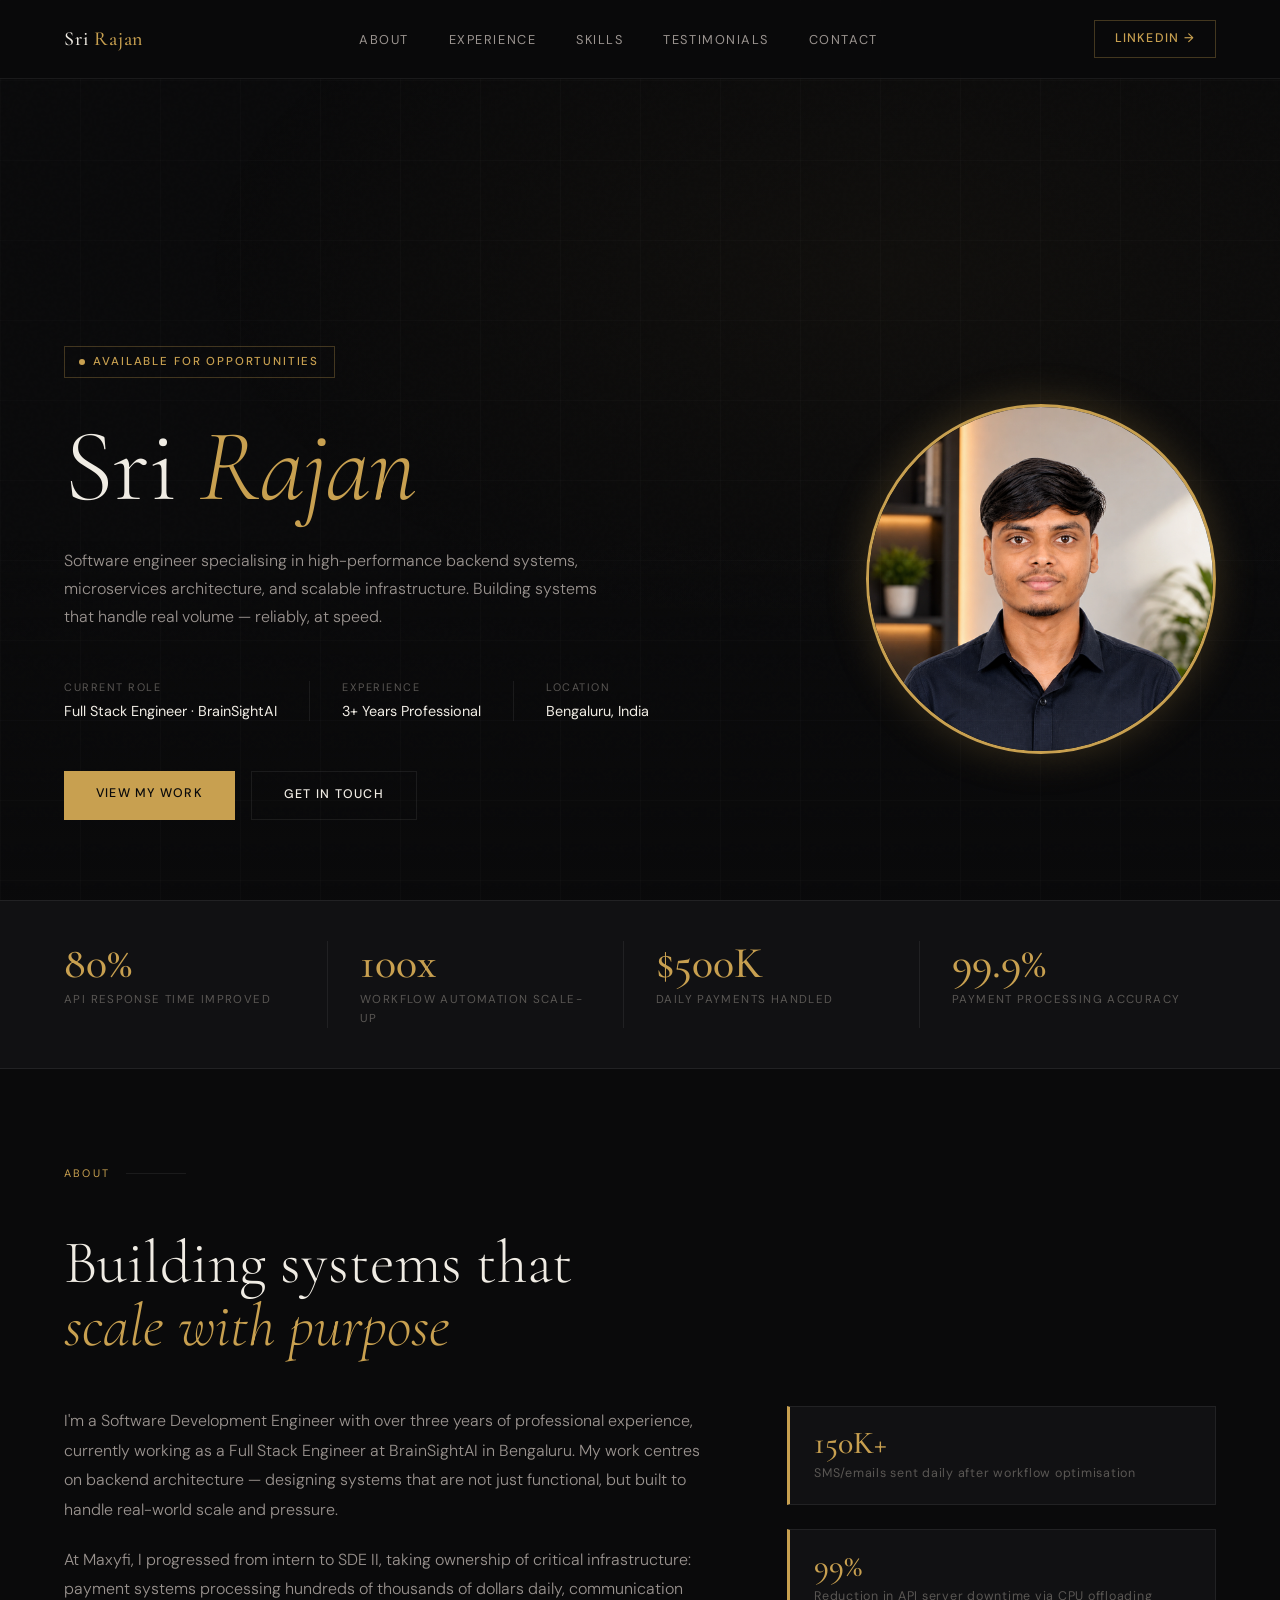
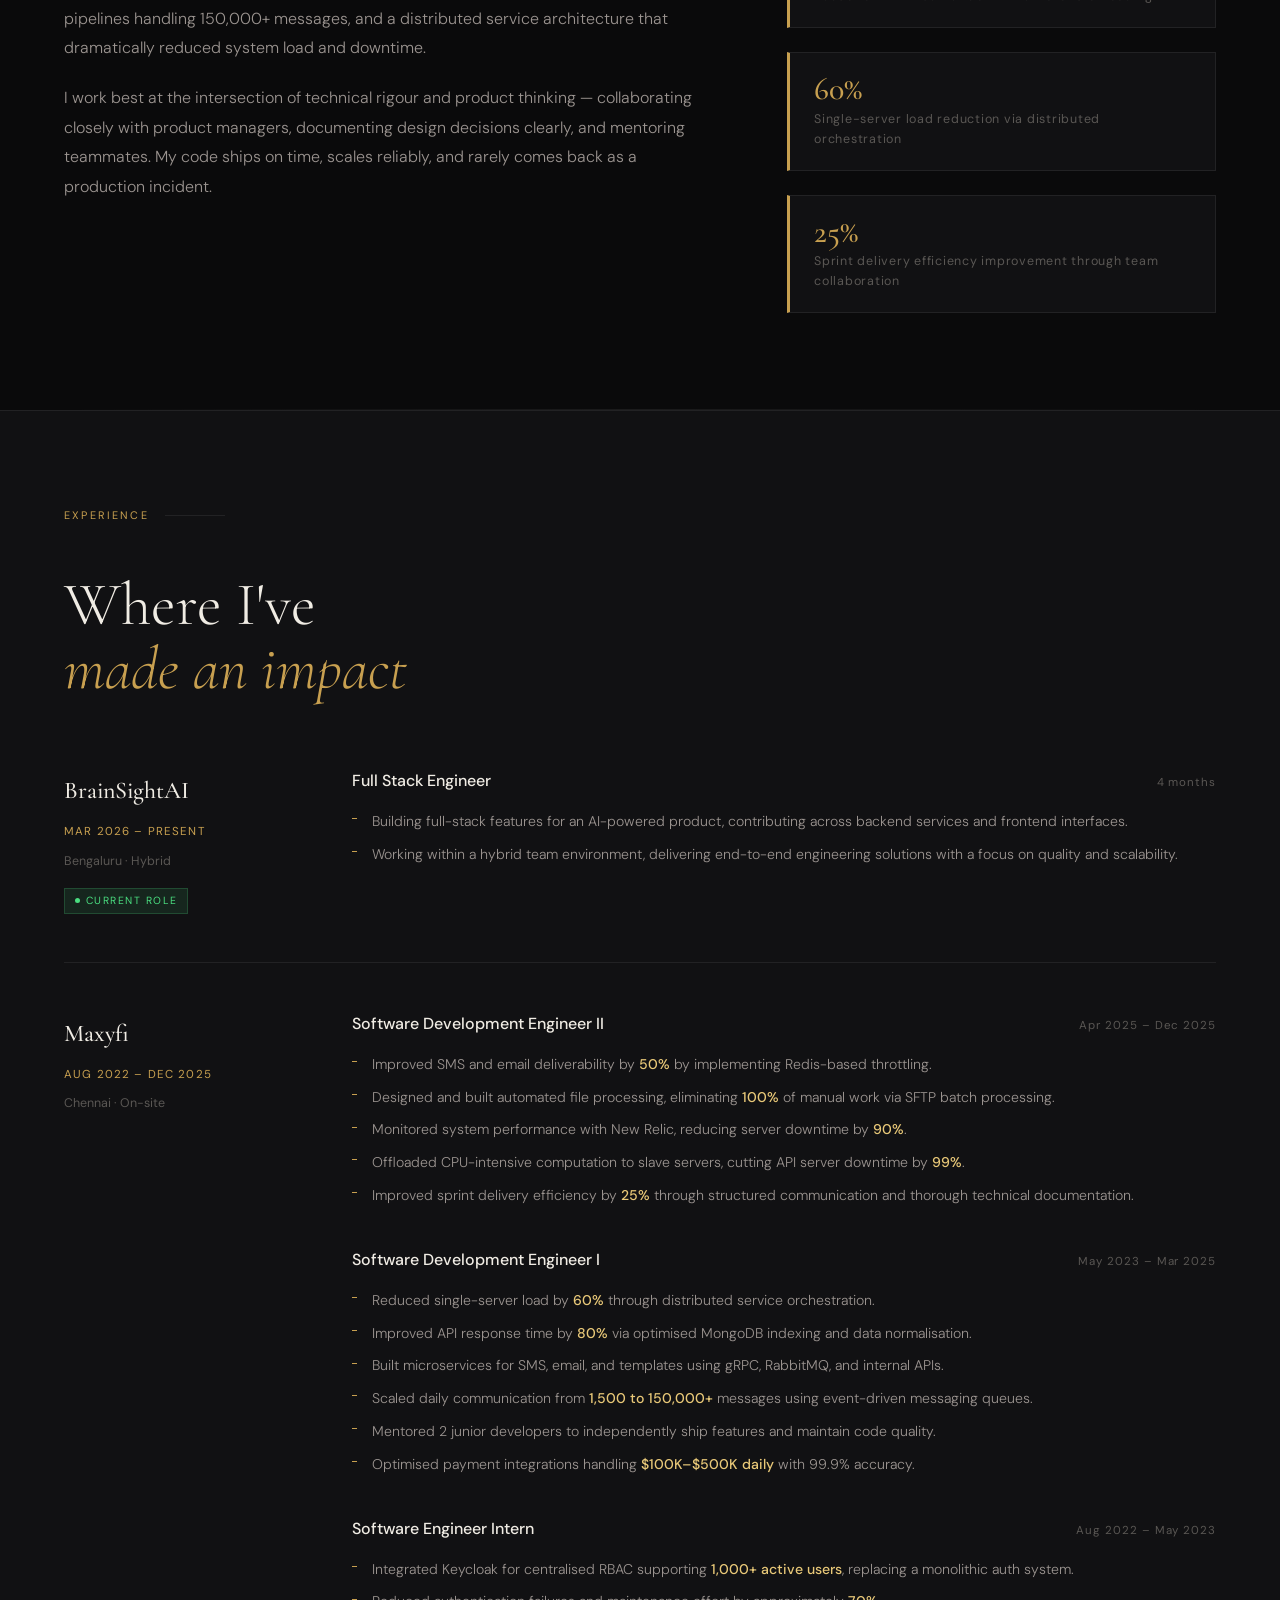
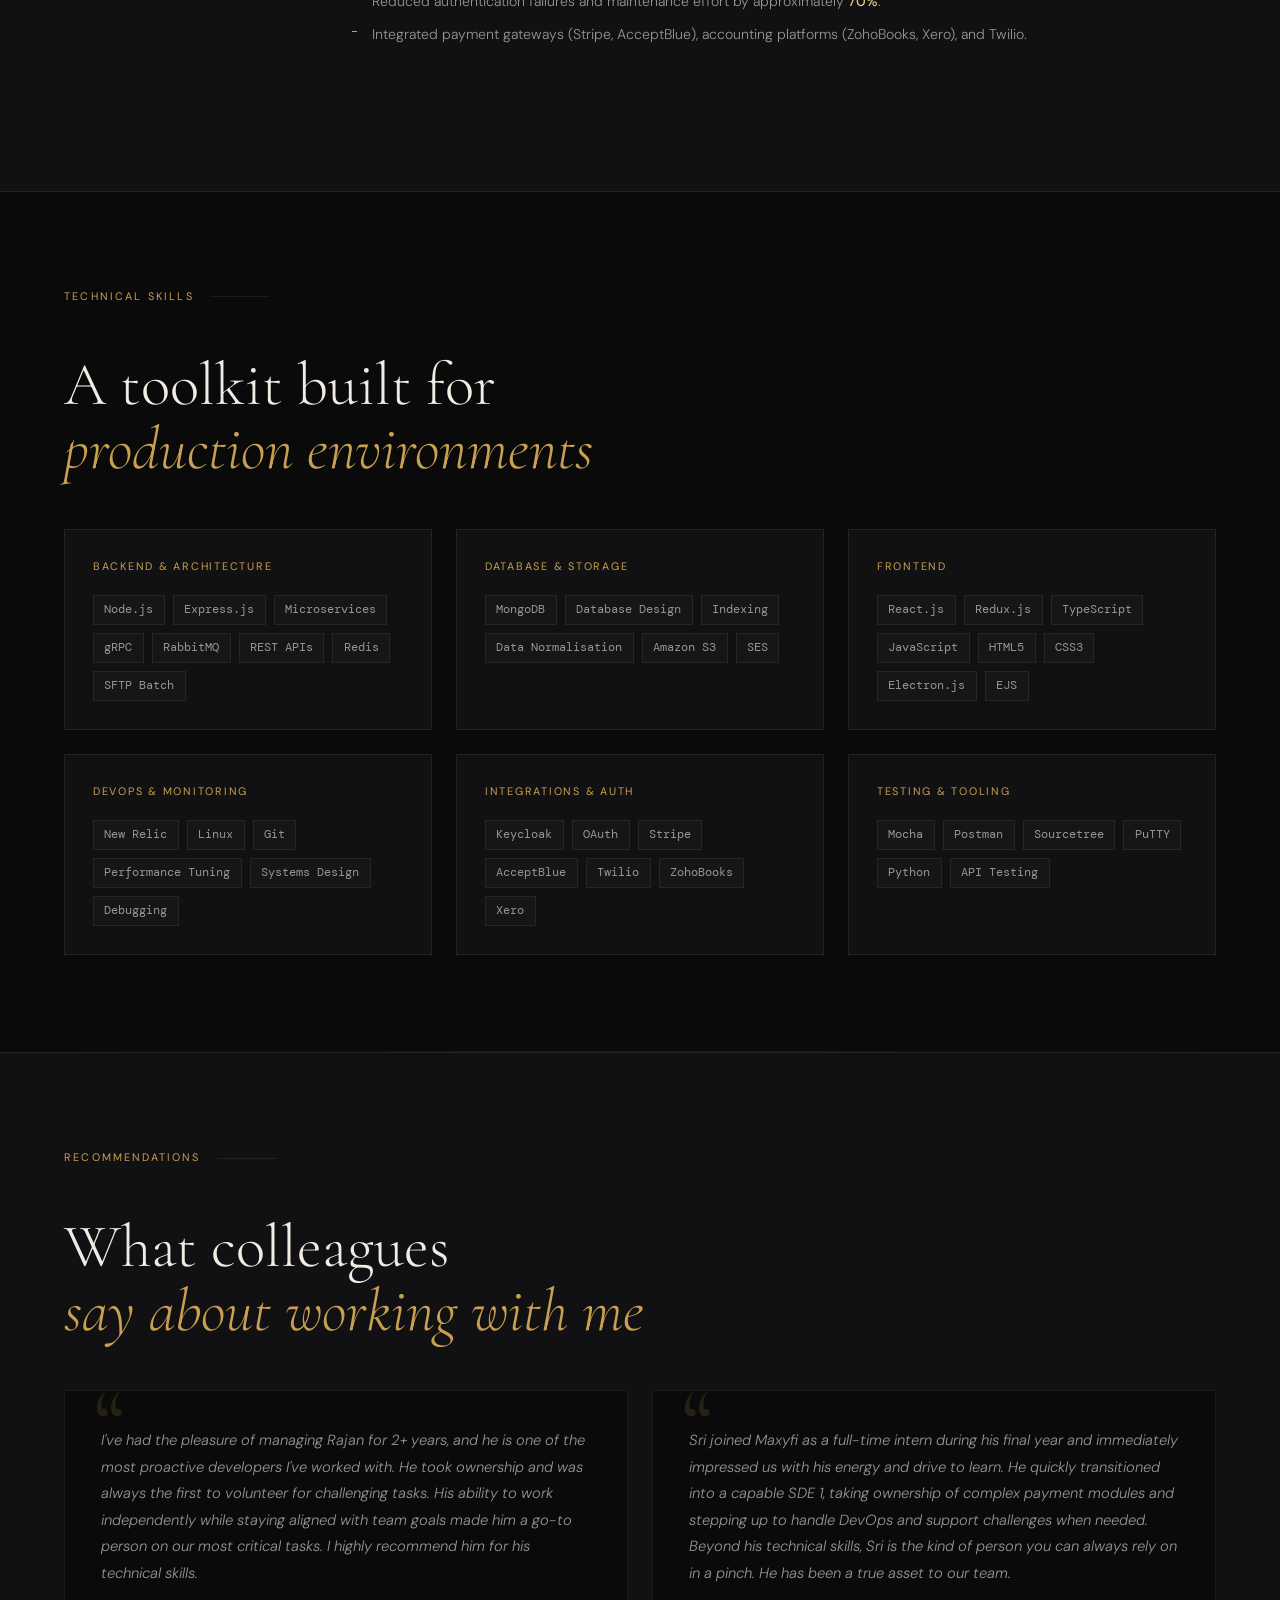
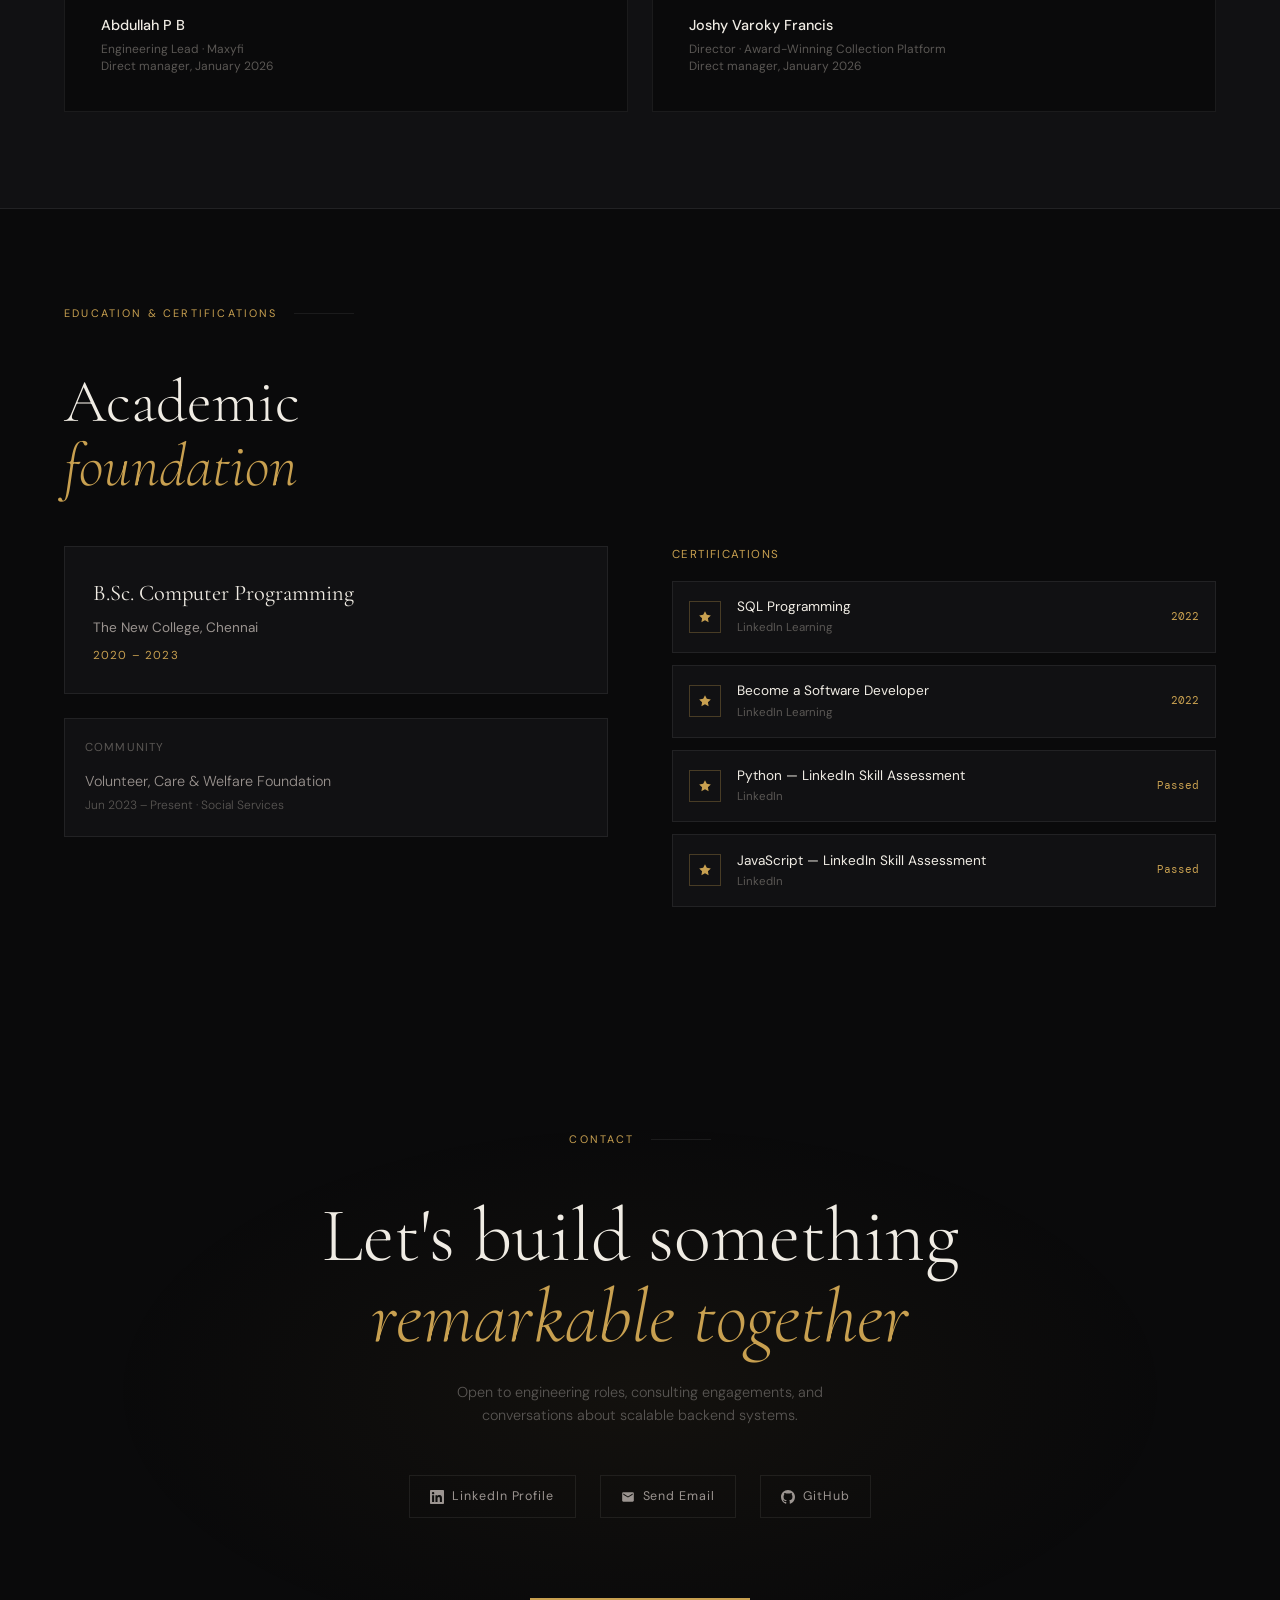
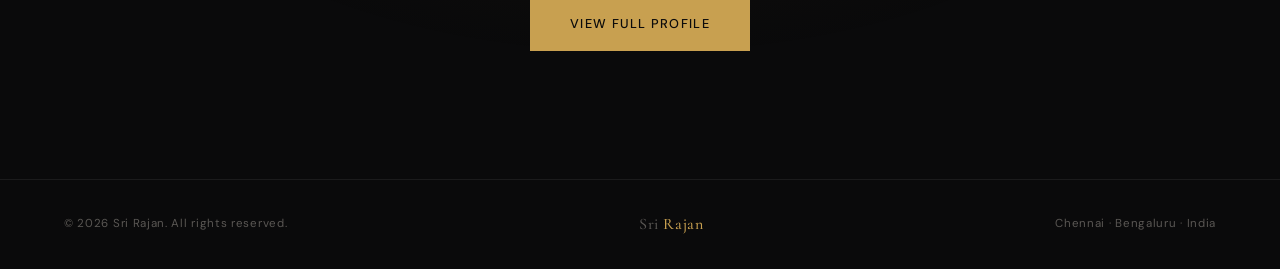
==== index1.html @ d8cb81d2 "feat: changed from react to html" ====
<!doctype html>
<html lang="en">
  <head>
    <meta charset="UTF-8" />
    <meta name="viewport" content="width=device-width, initial-scale=1.0" />
    <title>Sri Rajan — Software Engineer</title>
    <link rel="preconnect" href="https://fonts.googleapis.com" />
    <link rel="preconnect" href="https://fonts.gstatic.com" crossorigin />
    <link
      href="https://fonts.googleapis.com/css2?family=Cormorant+Garamond:ital,wght@0,300;0,400;0,500;0,600;1,300;1,400&family=DM+Sans:wght@300;400;500&family=DM+Mono:wght@400;500&display=swap"
      rel="stylesheet"
    />
    <style>
      :root {
        --bg: #0a0a0b;
        --bg-card: #111113;
        --bg-card-2: #161618;
        --border: rgba(255, 255, 255, 0.07);
        --border-accent: rgba(200, 160, 80, 0.3);
        --gold: #c8a050;
        --gold-light: #e8c878;
        --gold-dim: rgba(200, 160, 80, 0.15);
        --text-primary: #f0ece4;
        --text-secondary: #9b9490;
        --text-muted: #5a5754;
        --accent-glow: rgba(200, 160, 80, 0.08);
      }

      *,
      *::before,
      *::after {
        box-sizing: border-box;
        margin: 0;
        padding: 0;
      }

      html {
        scroll-behavior: smooth;
      }

      body {
        font-family: "DM Sans", sans-serif;
        background: var(--bg);
        color: var(--text-primary);
        line-height: 1.6;
        overflow-x: hidden;
      }

      /* ─── Noise overlay ─── */
      body::before {
        content: "";
        position: fixed;
        inset: 0;
        background-image: url("data:image/svg+xml,%3Csvg viewBox='0 0 256 256' xmlns='http://www.w3.org/2000/svg'%3E%3Cfilter id='n'%3E%3CfeTurbulence type='fractalNoise' baseFrequency='0.9' numOctaves='4' stitchTiles='stitch'/%3E%3C/filter%3E%3Crect width='100%25' height='100%25' filter='url(%23n)' opacity='0.03'/%3E%3C/svg%3E");
        pointer-events: none;
        z-index: 0;
        opacity: 0.4;
      }

      /* ─── NAV ─── */
      nav {
        position: fixed;
        top: 0;
        left: 0;
        right: 0;
        z-index: 100;
        padding: 1.25rem 4rem;
        display: flex;
        align-items: center;
        justify-content: space-between;
        border-bottom: 1px solid var(--border);
        background: rgba(10, 10, 11, 0.85);
        backdrop-filter: blur(16px);
        -webkit-backdrop-filter: blur(16px);
      }

      .nav-logo {
        font-family: "Cormorant Garamond", serif;
        font-size: 1.25rem;
        font-weight: 500;
        letter-spacing: 0.04em;
        color: var(--text-primary);
        text-decoration: none;
      }

      .nav-logo span {
        color: var(--gold);
      }

      .nav-links {
        display: flex;
        gap: 2.5rem;
        list-style: none;
      }

      .nav-links a {
        font-size: 0.8rem;
        font-weight: 400;
        letter-spacing: 0.12em;
        text-transform: uppercase;
        color: var(--text-secondary);
        text-decoration: none;
        transition: color 0.2s;
      }

      .nav-links a:hover {
        color: var(--gold-light);
      }

      .nav-cta {
        font-size: 0.78rem;
        font-weight: 500;
        letter-spacing: 0.1em;
        text-transform: uppercase;
        color: var(--gold);
        text-decoration: none;
        border: 1px solid var(--border-accent);
        padding: 0.5rem 1.25rem;
        transition: all 0.2s;
      }

      .nav-cta:hover {
        background: var(--gold-dim);
        color: var(--gold-light);
      }

      /* ─── HERO ─── */
      .hero {
        min-height: 100vh;
        display: flex;
        flex-direction: column;
        justify-content: flex-end;
        padding: 0 4rem 5rem;
        position: relative;
        overflow: hidden;
      }
      .hero-layout {
        display: flex;
        align-items: center;
        justify-content: space-between;
        gap: 4rem;
      }

      .hero-image {
        flex-shrink: 0;
      }

      .hero-image img {
        width: 350px;
        height: 350px;
        object-fit: cover;
        border-radius: 50%;
        border: 3px solid var(--gold);
        box-shadow: 0 0 40px rgba(200, 160, 80, 0.25);
      }

      @media (max-width: 900px) {
        .hero-layout {
          flex-direction: column-reverse;
          text-align: center;
        }

        .hero-image img {
          width: 220px;
          height: 220px;
        }
      }

      .hero-bg-line {
        position: absolute;
        top: 0;
        left: 0;
        right: 0;
        bottom: 0;
        background:
          linear-gradient(180deg, transparent 60%, rgba(10, 10, 11, 0.95) 100%),
          radial-gradient(
            ellipse 80% 60% at 70% 30%,
            rgba(200, 160, 80, 0.04) 0%,
            transparent 70%
          );
        z-index: 0;
      }

      /* Decorative grid lines */
      .hero::after {
        content: "";
        position: absolute;
        top: 0;
        left: 0;
        right: 0;
        bottom: 0;
        background-image:
          linear-gradient(rgba(255, 255, 255, 0.015) 1px, transparent 1px),
          linear-gradient(
            90deg,
            rgba(255, 255, 255, 0.015) 1px,
            transparent 1px
          );
        background-size: 80px 80px;
        z-index: 0;
      }

      .hero-content {
        position: relative;
        z-index: 1;
        max-width: 900px;
      }

      .hero-badge {
        display: inline-flex;
        align-items: center;
        gap: 0.5rem;
        font-size: 0.72rem;
        font-weight: 500;
        letter-spacing: 0.16em;
        text-transform: uppercase;
        color: var(--gold);
        border: 1px solid var(--border-accent);
        padding: 0.35rem 0.9rem;
        margin-bottom: 2.5rem;
      }

      .hero-badge::before {
        content: "";
        width: 6px;
        height: 6px;
        border-radius: 50%;
        background: var(--gold);
        animation: pulse 2s infinite;
      }

      @keyframes pulse {
        0%,
        100% {
          opacity: 1;
          transform: scale(1);
        }
        50% {
          opacity: 0.4;
          transform: scale(0.8);
        }
      }

      .hero h1 {
        font-family: "Cormorant Garamond", serif;
        font-size: clamp(3.5rem, 8vw, 7.5rem);
        font-weight: 300;
        line-height: 0.95;
        letter-spacing: -0.01em;
        color: var(--text-primary);
        margin-bottom: 0.15em;
      }

      .hero h1 em {
        font-style: italic;
        color: var(--gold);
        font-weight: 300;
      }

      .hero-subtitle {
        font-family: "DM Sans", sans-serif;
        font-size: clamp(0.85rem, 1.5vw, 1rem);
        font-weight: 300;
        color: var(--text-secondary);
        max-width: 540px;
        margin-top: 2rem;
        line-height: 1.75;
      }

      .hero-meta {
        display: flex;
        align-items: center;
        gap: 2rem;
        margin-top: 3rem;
        flex-wrap: wrap;
      }

      .hero-meta-item {
        display: flex;
        flex-direction: column;
        gap: 0.2rem;
      }

      .hero-meta-label {
        font-size: 0.68rem;
        letter-spacing: 0.14em;
        text-transform: uppercase;
        color: var(--text-muted);
      }

      .hero-meta-value {
        font-size: 0.9rem;
        font-weight: 400;
        color: var(--text-primary);
      }

      .hero-divider {
        width: 1px;
        height: 40px;
        background: var(--border);
      }

      .hero-cta-group {
        display: flex;
        gap: 1rem;
        margin-top: 3rem;
        flex-wrap: wrap;
      }

      .btn-primary {
        display: inline-block;
        font-size: 0.78rem;
        font-weight: 500;
        letter-spacing: 0.1em;
        text-transform: uppercase;
        color: #0a0a0b;
        background: var(--gold);
        padding: 0.85rem 2rem;
        text-decoration: none;
        transition: all 0.2s;
      }

      .btn-primary:hover {
        background: var(--gold-light);
        transform: translateY(-1px);
      }

      .btn-secondary {
        display: inline-block;
        font-size: 0.78rem;
        font-weight: 500;
        letter-spacing: 0.1em;
        text-transform: uppercase;
        color: var(--text-primary);
        border: 1px solid var(--border);
        padding: 0.85rem 2rem;
        text-decoration: none;
        transition: all 0.2s;
      }

      .btn-secondary:hover {
        border-color: var(--border-accent);
        color: var(--gold-light);
        transform: translateY(-1px);
      }

      /* ─── STATS BAR ─── */
      .stats-bar {
        background: var(--bg-card);
        border-top: 1px solid var(--border);
        border-bottom: 1px solid var(--border);
        padding: 2.5rem 4rem;
        display: grid;
        grid-template-columns: repeat(4, 1fr);
        gap: 2rem;
        position: relative;
        z-index: 1;
      }

      .stat-item {
        display: flex;
        flex-direction: column;
        gap: 0.4rem;
        border-right: 1px solid var(--border);
        padding-right: 2rem;
      }

      .stat-item:last-child {
        border-right: none;
      }

      .stat-number {
        font-family: "Cormorant Garamond", serif;
        font-size: 2.75rem;
        font-weight: 500;
        color: var(--gold);
        line-height: 1;
      }

      .stat-label {
        font-size: 0.72rem;
        letter-spacing: 0.12em;
        text-transform: uppercase;
        color: var(--text-muted);
      }

      /* ─── SECTION BASE ─── */
      section {
        padding: 6rem 4rem;
        position: relative;
      }

      .section-label {
        display: flex;
        align-items: center;
        gap: 1rem;
        font-size: 0.68rem;
        letter-spacing: 0.2em;
        text-transform: uppercase;
        color: var(--gold);
        margin-bottom: 3rem;
      }

      .section-label::after {
        content: "";
        flex: 1;
        height: 1px;
        background: var(--border);
        max-width: 60px;
      }

      .section-title {
        font-family: "Cormorant Garamond", serif;
        font-size: clamp(2.2rem, 5vw, 3.8rem);
        font-weight: 300;
        line-height: 1.05;
        color: var(--text-primary);
        margin-bottom: 1.25rem;
      }

      .section-title em {
        font-style: italic;
        color: var(--gold);
      }

      /* ─── ABOUT ─── */
      .about-grid {
        display: grid;
        grid-template-columns: 1.2fr 0.8fr;
        gap: 5rem;
        align-items: start;
        margin-top: 3rem;
      }

      .about-text {
        font-size: 1rem;
        font-weight: 300;
        color: var(--text-secondary);
        line-height: 1.85;
      }

      .about-text p + p {
        margin-top: 1.25rem;
      }

      .about-highlights {
        display: flex;
        flex-direction: column;
        gap: 1.5rem;
      }

      .highlight-card {
        background: var(--bg-card);
        border: 1px solid var(--border);
        border-left: 3px solid var(--gold);
        padding: 1.25rem 1.5rem;
      }

      .highlight-card strong {
        display: block;
        font-family: "Cormorant Garamond", serif;
        font-size: 2rem;
        font-weight: 500;
        color: var(--gold);
        line-height: 1;
      }

      .highlight-card span {
        font-size: 0.78rem;
        font-weight: 400;
        color: var(--text-muted);
        letter-spacing: 0.06em;
        margin-top: 0.3rem;
        display: block;
      }

      /* ─── EXPERIENCE ─── */
      .experience-section {
        background: var(--bg-card);
        border-top: 1px solid var(--border);
        border-bottom: 1px solid var(--border);
      }

      .experience-list {
        display: flex;
        flex-direction: column;
        gap: 0;
      }

      .exp-item {
        display: grid;
        grid-template-columns: 240px 1fr;
        gap: 3rem;
        padding: 3rem 0;
        border-bottom: 1px solid var(--border);
        position: relative;
      }

      .exp-item:last-child {
        border-bottom: none;
      }

      .exp-meta {
        display: flex;
        flex-direction: column;
        gap: 0.5rem;
        padding-top: 0.25rem;
      }

      .exp-company {
        font-family: "Cormorant Garamond", serif;
        font-size: 1.5rem;
        font-weight: 500;
        color: var(--text-primary);
      }

      .exp-period {
        font-size: 0.72rem;
        letter-spacing: 0.1em;
        text-transform: uppercase;
        color: var(--gold);
        margin-top: 0.25rem;
      }

      .exp-location {
        font-size: 0.78rem;
        color: var(--text-muted);
        margin-top: 0.15rem;
      }

      .exp-roles {
        display: flex;
        flex-direction: column;
        gap: 2.5rem;
      }

      .exp-role {
        display: flex;
        flex-direction: column;
        gap: 1rem;
      }

      .exp-role-header {
        display: flex;
        align-items: baseline;
        justify-content: space-between;
        gap: 1rem;
      }

      .exp-role-title {
        font-size: 1rem;
        font-weight: 500;
        color: var(--text-primary);
      }

      .exp-role-date {
        font-size: 0.72rem;
        letter-spacing: 0.08em;
        color: var(--text-muted);
        white-space: nowrap;
      }

      .exp-achievements {
        list-style: none;
        display: flex;
        flex-direction: column;
        gap: 0.6rem;
      }

      .exp-achievements li {
        font-size: 0.88rem;
        font-weight: 300;
        color: var(--text-secondary);
        padding-left: 1.25rem;
        position: relative;
        line-height: 1.65;
      }

      .exp-achievements li::before {
        content: "";
        position: absolute;
        left: 0;
        top: 0.58em;
        width: 5px;
        height: 1px;
        background: var(--gold);
      }

      .exp-achievements li strong {
        color: var(--gold-light);
        font-weight: 500;
      }

      /* ─── SKILLS ─── */
      .skills-grid {
        display: grid;
        grid-template-columns: repeat(3, 1fr);
        gap: 1.5rem;
        margin-top: 3rem;
      }

      .skill-category {
        background: var(--bg-card);
        border: 1px solid var(--border);
        padding: 1.75rem;
        transition: border-color 0.3s;
      }

      .skill-category:hover {
        border-color: var(--border-accent);
      }

      .skill-cat-title {
        font-size: 0.68rem;
        letter-spacing: 0.16em;
        text-transform: uppercase;
        color: var(--gold);
        margin-bottom: 1.25rem;
      }

      .skill-tags {
        display: flex;
        flex-wrap: wrap;
        gap: 0.5rem;
      }

      .skill-tag {
        font-family: "DM Mono", monospace;
        font-size: 0.72rem;
        color: var(--text-secondary);
        background: var(--bg-card-2);
        border: 1px solid var(--border);
        padding: 0.3rem 0.65rem;
        transition: all 0.2s;
      }

      .skill-tag:hover {
        border-color: var(--border-accent);
        color: var(--gold-light);
      }

      /* ─── TESTIMONIALS ─── */
      .testimonials-section {
        background: var(--bg-card);
        border-top: 1px solid var(--border);
        border-bottom: 1px solid var(--border);
      }

      .testimonials-grid {
        display: grid;
        grid-template-columns: 1fr 1fr;
        gap: 1.5rem;
        margin-top: 3rem;
      }

      .testimonial-card {
        border: 1px solid var(--border);
        padding: 2.25rem;
        position: relative;
        background: var(--bg);
      }

      .testimonial-card::before {
        content: "\201C";
        font-family: "Cormorant Garamond", serif;
        font-size: 6rem;
        color: var(--gold);
        opacity: 0.15;
        position: absolute;
        top: -1rem;
        left: 1.75rem;
        line-height: 1;
      }

      .testimonial-text {
        font-size: 0.92rem;
        font-weight: 300;
        color: var(--text-secondary);
        line-height: 1.8;
        margin-bottom: 1.75rem;
        font-style: italic;
      }

      .testimonial-author {
        display: flex;
        flex-direction: column;
        gap: 0.25rem;
      }

      .testimonial-name {
        font-size: 0.9rem;
        font-weight: 500;
        color: var(--text-primary);
      }

      .testimonial-title {
        font-size: 0.75rem;
        color: var(--text-muted);
        line-height: 1.4;
      }

      /* ─── EDUCATION + CERTS ─── */
      .edu-certs-grid {
        display: grid;
        grid-template-columns: 1fr 1fr;
        gap: 4rem;
        margin-top: 3rem;
      }

      .edu-item {
        background: var(--bg-card);
        border: 1px solid var(--border);
        padding: 1.75rem;
      }

      .edu-degree {
        font-family: "Cormorant Garamond", serif;
        font-size: 1.4rem;
        font-weight: 400;
        color: var(--text-primary);
        margin-bottom: 0.4rem;
      }

      .edu-school {
        font-size: 0.85rem;
        color: var(--text-secondary);
      }

      .edu-year {
        font-size: 0.72rem;
        letter-spacing: 0.1em;
        color: var(--gold);
        margin-top: 0.5rem;
      }

      .cert-list {
        display: flex;
        flex-direction: column;
        gap: 0.75rem;
      }

      .cert-item {
        display: flex;
        align-items: center;
        gap: 1rem;
        padding: 0.9rem 1rem;
        background: var(--bg-card);
        border: 1px solid var(--border);
      }

      .cert-icon {
        width: 32px;
        height: 32px;
        border: 1px solid var(--border-accent);
        display: flex;
        align-items: center;
        justify-content: center;
        flex-shrink: 0;
      }

      .cert-icon svg {
        width: 14px;
        height: 14px;
        fill: var(--gold);
      }

      .cert-info {
        flex: 1;
      }

      .cert-name {
        font-size: 0.85rem;
        font-weight: 400;
        color: var(--text-primary);
      }

      .cert-issuer {
        font-size: 0.72rem;
        color: var(--text-muted);
        margin-top: 0.1rem;
      }

      .cert-year {
        font-family: "DM Mono", monospace;
        font-size: 0.7rem;
        color: var(--gold);
      }

      /* ─── CONTACT / FOOTER ─── */
      .contact-section {
        text-align: center;
        padding: 8rem 4rem;
        position: relative;
        overflow: hidden;
      }

      .contact-section::before {
        content: "";
        position: absolute;
        inset: 0;
        background: radial-gradient(
          ellipse 60% 50% at 50% 50%,
          rgba(200, 160, 80, 0.05) 0%,
          transparent 70%
        );
        pointer-events: none;
      }

      .contact-title {
        font-family: "Cormorant Garamond", serif;
        font-size: clamp(2.5rem, 6vw, 5rem);
        font-weight: 300;
        line-height: 1.05;
        margin-bottom: 1.5rem;
      }

      .contact-title em {
        font-style: italic;
        color: var(--gold);
      }

      .contact-tagline {
        font-size: 0.9rem;
        font-weight: 300;
        color: var(--text-muted);
        max-width: 420px;
        margin: 0 auto 3rem;
      }

      .contact-links {
        display: flex;
        justify-content: center;
        align-items: center;
        gap: 1.5rem;
        flex-wrap: wrap;
        margin-bottom: 5rem;
      }

      .contact-link {
        display: flex;
        align-items: center;
        gap: 0.5rem;
        font-size: 0.78rem;
        font-weight: 400;
        letter-spacing: 0.08em;
        color: var(--text-secondary);
        text-decoration: none;
        padding: 0.65rem 1.25rem;
        border: 1px solid var(--border);
        transition: all 0.2s;
      }

      .contact-link:hover {
        border-color: var(--border-accent);
        color: var(--gold-light);
      }

      .contact-link svg {
        width: 14px;
        height: 14px;
        fill: currentColor;
      }

      footer {
        border-top: 1px solid var(--border);
        padding: 2rem 4rem;
        display: flex;
        align-items: center;
        justify-content: space-between;
      }

      .footer-copy {
        font-size: 0.72rem;
        color: var(--text-muted);
        letter-spacing: 0.06em;
      }

      .footer-logo {
        font-family: "Cormorant Garamond", serif;
        font-size: 1rem;
        font-weight: 500;
        color: var(--text-muted);
        letter-spacing: 0.04em;
      }

      .footer-logo span {
        color: var(--gold);
      }

      /* ─── SCROLL ANIMATIONS ─── */
      .reveal {
        opacity: 0;
        transform: translateY(28px);
        transition:
          opacity 0.7s ease,
          transform 0.7s ease;
      }

      .reveal.visible {
        opacity: 1;
        transform: translateY(0);
      }

      .reveal-delay-1 {
        transition-delay: 0.1s;
      }
      .reveal-delay-2 {
        transition-delay: 0.2s;
      }
      .reveal-delay-3 {
        transition-delay: 0.3s;
      }
      .reveal-delay-4 {
        transition-delay: 0.4s;
      }

      /* ─── CURRENT ROLE BADGE ─── */
      .current-badge {
        display: inline-flex;
        align-items: center;
        gap: 0.4rem;
        font-size: 0.65rem;
        letter-spacing: 0.14em;
        text-transform: uppercase;
        color: #4ade80;
        background: rgba(74, 222, 128, 0.1);
        border: 1px solid rgba(74, 222, 128, 0.2);
        padding: 0.25rem 0.6rem;
        margin-top: 0.5rem;
        width: fit-content;
      }

      .current-badge::before {
        content: "";
        width: 5px;
        height: 5px;
        border-radius: 50%;
        background: #4ade80;
        animation: pulse 2s infinite;
      }

      /* ─── SEPARATOR LINE ─── */
      .section-sep {
        height: 1px;
        background: linear-gradient(
          90deg,
          transparent,
          var(--border),
          transparent
        );
        margin: 0 4rem;
      }

      /* ─── RESPONSIVE ─── */
      @media (max-width: 900px) {
        nav {
          padding: 1.25rem 1.5rem;
        }
        .nav-links {
          display: none;
        }
        section {
          padding: 4rem 1.5rem;
        }
        .hero {
          padding: 0 1.5rem 4rem;
        }
        .stats-bar {
          grid-template-columns: repeat(2, 1fr);
          padding: 2rem 1.5rem;
        }
        .about-grid {
          grid-template-columns: 1fr;
          gap: 2.5rem;
        }
        .skills-grid {
          grid-template-columns: 1fr 1fr;
        }
        .testimonials-grid {
          grid-template-columns: 1fr;
        }
        .exp-item {
          grid-template-columns: 1fr;
          gap: 0.75rem;
        }
        .edu-certs-grid {
          grid-template-columns: 1fr;
          gap: 2rem;
        }
        .contact-section {
          padding: 5rem 1.5rem;
        }
        footer {
          padding: 1.5rem;
          flex-direction: column;
          gap: 0.75rem;
          text-align: center;
        }
        .section-sep {
          margin: 0 1.5rem;
        }
      }
    </style>
  </head>
  <body>
    <!-- Navigation -->
    <nav>
      <a href="#" class="nav-logo">Sri <span>Rajan</span></a>
      <ul class="nav-links">
        <li><a href="#about">About</a></li>
        <li><a href="#experience">Experience</a></li>
        <li><a href="#skills">Skills</a></li>
        <li><a href="#testimonials">Testimonials</a></li>
        <li><a href="#contact">Contact</a></li>
      </ul>
      <a
        href="https://www.linkedin.com/in/sri-rajan-bb1442215/"
        target="_blank"
        class="nav-cta"
        >LinkedIn →</a
      >
    </nav>

    <!-- Hero -->
    <section class="hero" id="home">
      <div class="hero-bg-line"></div>
      <div class="hero-layout">
        <div class="hero-content">
          <div class="hero-badge reveal">Available for opportunities</div>

          <h1 class="reveal reveal-delay-1">Sri <em>Rajan</em></h1>

          <p class="hero-subtitle reveal reveal-delay-2">
            Software engineer specialising in high-performance backend systems,
            microservices architecture, and scalable infrastructure. Building
            systems that handle real volume — reliably, at speed.
          </p>

          <div class="hero-meta reveal reveal-delay-3">
            <div class="hero-meta-item">
              <span class="hero-meta-label">Current Role</span>
              <span class="hero-meta-value"
                >Full Stack Engineer · BrainSightAI</span
              >
            </div>

            <div class="hero-divider"></div>

            <div class="hero-meta-item">
              <span class="hero-meta-label">Experience</span>
              <span class="hero-meta-value">3+ Years Professional</span>
            </div>

            <div class="hero-divider"></div>

            <div class="hero-meta-item">
              <span class="hero-meta-label">Location</span>
              <span class="hero-meta-value">Bengaluru, India</span>
            </div>
          </div>

          <div class="hero-cta-group reveal reveal-delay-4">
            <a href="#experience" class="btn-primary">View My Work</a>
            <a href="#contact" class="btn-secondary">Get In Touch</a>
          </div>
        </div>

        <div class="hero-image reveal">
          <img src="./public/profile.png" alt="Sri Rajan" />
        </div>
      </div>
    </section>

    <!-- Stats -->
    <div class="stats-bar">
      <div class="stat-item reveal">
        <span class="stat-number">80%</span>
        <span class="stat-label">API response time improved</span>
      </div>
      <div class="stat-item reveal reveal-delay-1">
        <span class="stat-number">100x</span>
        <span class="stat-label">Workflow automation scale-up</span>
      </div>
      <div class="stat-item reveal reveal-delay-2">
        <span class="stat-number">$500K</span>
        <span class="stat-label">Daily payments handled</span>
      </div>
      <div class="stat-item reveal reveal-delay-3">
        <span class="stat-number">99.9%</span>
        <span class="stat-label">Payment processing accuracy</span>
      </div>
    </div>

    <!-- About -->
    <section id="about">
      <div class="section-label">About</div>
      <h2 class="section-title reveal">
        Building systems that<br /><em>scale with purpose</em>
      </h2>
      <div class="about-grid">
        <div class="about-text reveal">
          <p>
            I'm a Software Development Engineer with over three years of
            professional experience, currently working as a Full Stack Engineer
            at BrainSightAI in Bengaluru. My work centres on backend
            architecture — designing systems that are not just functional, but
            built to handle real-world scale and pressure.
          </p>
          <p>
            At Maxyfi, I progressed from intern to SDE II, taking ownership of
            critical infrastructure: payment systems processing hundreds of
            thousands of dollars daily, communication pipelines handling
            150,000+ messages, and a distributed service architecture that
            dramatically reduced system load and downtime.
          </p>
          <p>
            I work best at the intersection of technical rigour and product
            thinking — collaborating closely with product managers, documenting
            design decisions clearly, and mentoring teammates. My code ships on
            time, scales reliably, and rarely comes back as a production
            incident.
          </p>
        </div>
        <div class="about-highlights">
          <div class="highlight-card reveal reveal-delay-1">
            <strong>150K+</strong>
            <span>SMS/emails sent daily after workflow optimisation</span>
          </div>
          <div class="highlight-card reveal reveal-delay-2">
            <strong>99%</strong>
            <span>Reduction in API server downtime via CPU offloading</span>
          </div>
          <div class="highlight-card reveal reveal-delay-3">
            <strong>60%</strong>
            <span
              >Single-server load reduction via distributed orchestration</span
            >
          </div>
          <div class="highlight-card reveal reveal-delay-4">
            <strong>25%</strong>
            <span
              >Sprint delivery efficiency improvement through team
              collaboration</span
            >
          </div>
        </div>
      </div>
    </section>

    <div class="section-sep"></div>

    <!-- Experience -->
    <section id="experience" class="experience-section">
      <div class="section-label">Experience</div>
      <h2 class="section-title reveal">
        Where I've<br /><em>made an impact</em>
      </h2>

      <div class="experience-list">
        <!-- BrainSightAI -->
        <div class="exp-item reveal">
          <div class="exp-meta">
            <div class="exp-company">BrainSightAI</div>
            <div class="exp-period">Mar 2026 – Present</div>
            <div class="exp-location">Bengaluru · Hybrid</div>
            <div class="current-badge">Current Role</div>
          </div>
          <div class="exp-roles">
            <div class="exp-role">
              <div class="exp-role-header">
                <span class="exp-role-title">Full Stack Engineer</span>
                <span class="exp-role-date">4 months</span>
              </div>
              <ul class="exp-achievements">
                <li>
                  Building full-stack features for an AI-powered product,
                  contributing across backend services and frontend interfaces.
                </li>
                <li>
                  Working within a hybrid team environment, delivering
                  end-to-end engineering solutions with a focus on quality and
                  scalability.
                </li>
              </ul>
            </div>
          </div>
        </div>

        <!-- Maxyfi -->
        <div class="exp-item reveal">
          <div class="exp-meta">
            <div class="exp-company">Maxyfi</div>
            <div class="exp-period">Aug 2022 – Dec 2025</div>
            <div class="exp-location">Chennai · On-site</div>
          </div>
          <div class="exp-roles">
            <!-- SDE II -->
            <div class="exp-role">
              <div class="exp-role-header">
                <span class="exp-role-title"
                  >Software Development Engineer II</span
                >
                <span class="exp-role-date">Apr 2025 – Dec 2025</span>
              </div>
              <ul class="exp-achievements">
                <li>
                  Improved SMS and email deliverability by
                  <strong>50%</strong> by implementing Redis-based throttling.
                </li>
                <li>
                  Designed and built automated file processing, eliminating
                  <strong>100%</strong> of manual work via SFTP batch
                  processing.
                </li>
                <li>
                  Monitored system performance with New Relic, reducing server
                  downtime by <strong>90%</strong>.
                </li>
                <li>
                  Offloaded CPU-intensive computation to slave servers, cutting
                  API server downtime by <strong>99%</strong>.
                </li>
                <li>
                  Improved sprint delivery efficiency by
                  <strong>25%</strong> through structured communication and
                  thorough technical documentation.
                </li>
              </ul>
            </div>

            <!-- SDE I -->
            <div class="exp-role">
              <div class="exp-role-header">
                <span class="exp-role-title"
                  >Software Development Engineer I</span
                >
                <span class="exp-role-date">May 2023 – Mar 2025</span>
              </div>
              <ul class="exp-achievements">
                <li>
                  Reduced single-server load by <strong>60%</strong> through
                  distributed service orchestration.
                </li>
                <li>
                  Improved API response time by <strong>80%</strong> via
                  optimised MongoDB indexing and data normalisation.
                </li>
                <li>
                  Built microservices for SMS, email, and templates using gRPC,
                  RabbitMQ, and internal APIs.
                </li>
                <li>
                  Scaled daily communication from
                  <strong>1,500 to 150,000+</strong> messages using event-driven
                  messaging queues.
                </li>
                <li>
                  Mentored 2 junior developers to independently ship features
                  and maintain code quality.
                </li>
                <li>
                  Optimised payment integrations handling
                  <strong>$100K–$500K daily</strong> with 99.9% accuracy.
                </li>
              </ul>
            </div>

            <!-- Intern -->
            <div class="exp-role">
              <div class="exp-role-header">
                <span class="exp-role-title">Software Engineer Intern</span>
                <span class="exp-role-date">Aug 2022 – May 2023</span>
              </div>
              <ul class="exp-achievements">
                <li>
                  Integrated Keycloak for centralised RBAC supporting
                  <strong>1,000+ active users</strong>, replacing a monolithic
                  auth system.
                </li>
                <li>
                  Reduced authentication failures and maintenance effort by
                  approximately <strong>70%</strong>.
                </li>
                <li>
                  Integrated payment gateways (Stripe, AcceptBlue), accounting
                  platforms (ZohoBooks, Xero), and Twilio.
                </li>
              </ul>
            </div>
          </div>
        </div>
      </div>
    </section>

    <!-- Skills -->
    <section id="skills">
      <div class="section-label">Technical Skills</div>
      <h2 class="section-title reveal">
        A toolkit built for<br /><em>production environments</em>
      </h2>
      <div class="skills-grid">
        <div class="skill-category reveal">
          <div class="skill-cat-title">Backend & Architecture</div>
          <div class="skill-tags">
            <span class="skill-tag">Node.js</span>
            <span class="skill-tag">Express.js</span>
            <span class="skill-tag">Microservices</span>
            <span class="skill-tag">gRPC</span>
            <span class="skill-tag">RabbitMQ</span>
            <span class="skill-tag">REST APIs</span>
            <span class="skill-tag">Redis</span>
            <span class="skill-tag">SFTP Batch</span>
          </div>
        </div>
        <div class="skill-category reveal reveal-delay-1">
          <div class="skill-cat-title">Database & Storage</div>
          <div class="skill-tags">
            <span class="skill-tag">MongoDB</span>
            <span class="skill-tag">Database Design</span>
            <span class="skill-tag">Indexing</span>
            <span class="skill-tag">Data Normalisation</span>
            <span class="skill-tag">Amazon S3</span>
            <span class="skill-tag">SES</span>
          </div>
        </div>
        <div class="skill-category reveal reveal-delay-2">
          <div class="skill-cat-title">Frontend</div>
          <div class="skill-tags">
            <span class="skill-tag">React.js</span>
            <span class="skill-tag">Redux.js</span>
            <span class="skill-tag">TypeScript</span>
            <span class="skill-tag">JavaScript</span>
            <span class="skill-tag">HTML5</span>
            <span class="skill-tag">CSS3</span>
            <span class="skill-tag">Electron.js</span>
            <span class="skill-tag">EJS</span>
          </div>
        </div>
        <div class="skill-category reveal">
          <div class="skill-cat-title">DevOps & Monitoring</div>
          <div class="skill-tags">
            <span class="skill-tag">New Relic</span>
            <span class="skill-tag">Linux</span>
            <span class="skill-tag">Git</span>
            <span class="skill-tag">Performance Tuning</span>
            <span class="skill-tag">Systems Design</span>
            <span class="skill-tag">Debugging</span>
          </div>
        </div>
        <div class="skill-category reveal reveal-delay-1">
          <div class="skill-cat-title">Integrations & Auth</div>
          <div class="skill-tags">
            <span class="skill-tag">Keycloak</span>
            <span class="skill-tag">OAuth</span>
            <span class="skill-tag">Stripe</span>
            <span class="skill-tag">AcceptBlue</span>
            <span class="skill-tag">Twilio</span>
            <span class="skill-tag">ZohoBooks</span>
            <span class="skill-tag">Xero</span>
          </div>
        </div>
        <div class="skill-category reveal reveal-delay-2">
          <div class="skill-cat-title">Testing & Tooling</div>
          <div class="skill-tags">
            <span class="skill-tag">Mocha</span>
            <span class="skill-tag">Postman</span>
            <span class="skill-tag">Sourcetree</span>
            <span class="skill-tag">PuTTY</span>
            <span class="skill-tag">Python</span>
            <span class="skill-tag">API Testing</span>
          </div>
        </div>
      </div>
    </section>

    <div class="section-sep"></div>

    <!-- Testimonials -->
    <section id="testimonials" class="testimonials-section">
      <div class="section-label">Recommendations</div>
      <h2 class="section-title reveal">
        What colleagues<br /><em>say about working with me</em>
      </h2>
      <div class="testimonials-grid">
        <div class="testimonial-card reveal reveal-delay-1">
          <p class="testimonial-text">
            I've had the pleasure of managing Rajan for 2+ years, and he is one
            of the most proactive developers I've worked with. He took ownership
            and was always the first to volunteer for challenging tasks. His
            ability to work independently while staying aligned with team goals
            made him a go-to person on our most critical tasks. I highly
            recommend him for his technical skills.
          </p>
          <div class="testimonial-author">
            <span class="testimonial-name">Abdullah P B</span>
            <span class="testimonial-title"
              >Engineering Lead · Maxyfi<br />Direct manager, January 2026</span
            >
          </div>
        </div>
        <div class="testimonial-card reveal reveal-delay-2">
          <p class="testimonial-text">
            Sri joined Maxyfi as a full-time intern during his final year and
            immediately impressed us with his energy and drive to learn. He
            quickly transitioned into a capable SDE 1, taking ownership of
            complex payment modules and stepping up to handle DevOps and support
            challenges when needed. Beyond his technical skills, Sri is the kind
            of person you can always rely on in a pinch. He has been a true
            asset to our team.
          </p>
          <div class="testimonial-author">
            <span class="testimonial-name">Joshy Varoky Francis</span>
            <span class="testimonial-title"
              >Director · Award-Winning Collection Platform<br />Direct manager,
              January 2026</span
            >
          </div>
        </div>
      </div>
    </section>

    <!-- Education & Certs -->
    <section id="education">
      <div class="section-label">Education & Certifications</div>
      <h2 class="section-title reveal">Academic<br /><em>foundation</em></h2>
      <div class="edu-certs-grid">
        <div class="reveal">
          <div class="edu-item">
            <div class="edu-degree">B.Sc. Computer Programming</div>
            <div class="edu-school">The New College, Chennai</div>
            <div class="edu-year">2020 – 2023</div>
          </div>
          <div
            style="
              margin-top: 1.5rem;
              padding: 1.25rem;
              background: var(--bg-card);
              border: 1px solid var(--border);
            "
          >
            <div
              style="
                font-size: 0.72rem;
                letter-spacing: 0.1em;
                text-transform: uppercase;
                color: var(--text-muted);
                margin-bottom: 0.75rem;
              "
            >
              Community
            </div>
            <div
              style="
                font-size: 0.9rem;
                color: var(--text-secondary);
                font-weight: 300;
              "
            >
              Volunteer, Care & Welfare Foundation<br /><span
                style="font-size: 0.75rem; color: var(--text-muted)"
                >Jun 2023 – Present · Social Services</span
              >
            </div>
          </div>
        </div>
        <div class="reveal reveal-delay-1">
          <div
            style="
              font-size: 0.72rem;
              letter-spacing: 0.12em;
              text-transform: uppercase;
              color: var(--gold);
              margin-bottom: 1rem;
            "
          >
            Certifications
          </div>
          <div class="cert-list">
            <div class="cert-item">
              <div class="cert-icon">
                <svg viewBox="0 0 24 24" xmlns="http://www.w3.org/2000/svg">
                  <path
                    d="M12 2l3.09 6.26L22 9.27l-5 4.87 1.18 6.88L12 17.77l-6.18 3.25L7 14.14 2 9.27l6.91-1.01L12 2z"
                  />
                </svg>
              </div>
              <div class="cert-info">
                <div class="cert-name">SQL Programming</div>
                <div class="cert-issuer">LinkedIn Learning</div>
              </div>
              <div class="cert-year">2022</div>
            </div>
            <div class="cert-item">
              <div class="cert-icon">
                <svg viewBox="0 0 24 24" xmlns="http://www.w3.org/2000/svg">
                  <path
                    d="M12 2l3.09 6.26L22 9.27l-5 4.87 1.18 6.88L12 17.77l-6.18 3.25L7 14.14 2 9.27l6.91-1.01L12 2z"
                  />
                </svg>
              </div>
              <div class="cert-info">
                <div class="cert-name">Become a Software Developer</div>
                <div class="cert-issuer">LinkedIn Learning</div>
              </div>
              <div class="cert-year">2022</div>
            </div>
            <div class="cert-item">
              <div class="cert-icon">
                <svg viewBox="0 0 24 24" xmlns="http://www.w3.org/2000/svg">
                  <path
                    d="M12 2l3.09 6.26L22 9.27l-5 4.87 1.18 6.88L12 17.77l-6.18 3.25L7 14.14 2 9.27l6.91-1.01L12 2z"
                  />
                </svg>
              </div>
              <div class="cert-info">
                <div class="cert-name">Python — LinkedIn Skill Assessment</div>
                <div class="cert-issuer">LinkedIn</div>
              </div>
              <div class="cert-year">Passed</div>
            </div>
            <div class="cert-item">
              <div class="cert-icon">
                <svg viewBox="0 0 24 24" xmlns="http://www.w3.org/2000/svg">
                  <path
                    d="M12 2l3.09 6.26L22 9.27l-5 4.87 1.18 6.88L12 17.77l-6.18 3.25L7 14.14 2 9.27l6.91-1.01L12 2z"
                  />
                </svg>
              </div>
              <div class="cert-info">
                <div class="cert-name">
                  JavaScript — LinkedIn Skill Assessment
                </div>
                <div class="cert-issuer">LinkedIn</div>
              </div>
              <div class="cert-year">Passed</div>
            </div>
          </div>
        </div>
      </div>
    </section>

    <!-- Contact -->
    <section id="contact" class="contact-section">
      <div
        class="section-label"
        style="justify-content: center; text-align: center"
      >
        Contact
      </div>
      <h2 class="contact-title reveal">
        Let's build something<br /><em>remarkable together</em>
      </h2>
      <p class="contact-tagline reveal reveal-delay-1">
        Open to engineering roles, consulting engagements, and conversations
        about scalable backend systems.
      </p>
      <div class="contact-links reveal reveal-delay-2">
        <a
          href="https://www.linkedin.com/in/sri-rajan-bb1442215/"
          target="_blank"
          class="contact-link"
        >
          <svg viewBox="0 0 24 24" xmlns="http://www.w3.org/2000/svg">
            <path
              d="M20.447 20.452h-3.554v-5.569c0-1.328-.027-3.037-1.852-3.037-1.853 0-2.136 1.445-2.136 2.939v5.667H9.351V9h3.414v1.561h.046c.477-.9 1.637-1.85 3.37-1.85 3.601 0 4.267 2.37 4.267 5.455v6.286zM5.337 7.433c-1.144 0-2.063-.926-2.063-2.065 0-1.138.92-2.063 2.063-2.063 1.14 0 2.064.925 2.064 2.063 0 1.139-.925 2.065-2.064 2.065zm1.782 13.019H3.555V9h3.564v11.452zM22.225 0H1.771C.792 0 0 .774 0 1.729v20.542C0 23.227.792 24 1.771 24h20.451C23.2 24 24 23.227 24 22.271V1.729C24 .774 23.2 0 22.222 0h.003z"
            />
          </svg>
          LinkedIn Profile
        </a>
        <a href="mailto:srirajan@example.com" class="contact-link">
          <svg viewBox="0 0 24 24" xmlns="http://www.w3.org/2000/svg">
            <path
              d="M20 4H4c-1.1 0-1.99.9-1.99 2L2 18c0 1.1.9 2 2 2h16c1.1 0 2-.9 2-2V6c0-1.1-.9-2-2-2zm0 4l-8 5-8-5V6l8 5 8-5v2z"
            />
          </svg>
          Send Email
        </a>
        <a
          href="https://www.linkedin.com/in/sri-rajan-bb1442215/"
          target="_blank"
          class="contact-link"
        >
          <svg viewBox="0 0 24 24" xmlns="http://www.w3.org/2000/svg">
            <path
              d="M12 0C5.374 0 0 5.373 0 12c0 5.302 3.438 9.8 8.207 11.387.599.111.793-.261.793-.577v-2.234c-3.338.726-4.033-1.416-4.033-1.416-.546-1.387-1.333-1.756-1.333-1.756-1.089-.745.083-.729.083-.729 1.205.084 1.839 1.237 1.839 1.237 1.07 1.834 2.807 1.304 3.492.997.107-.775.418-1.305.762-1.604-2.665-.305-5.467-1.334-5.467-5.931 0-1.311.469-2.381 1.236-3.221-.124-.303-.535-1.524.117-3.176 0 0 1.008-.322 3.301 1.23A11.509 11.509 0 0 1 12 5.803c1.02.005 2.047.138 3.006.404 2.291-1.552 3.297-1.23 3.297-1.23.653 1.653.242 2.874.118 3.176.77.84 1.235 1.911 1.235 3.221 0 4.609-2.807 5.624-5.479 5.921.43.372.823 1.102.823 2.222v3.293c0 .319.192.694.801.576C20.566 21.797 24 17.3 24 12c0-6.627-5.373-12-12-12z"
            />
          </svg>
          GitHub
        </a>
      </div>
      <a
        href="https://www.linkedin.com/in/sri-rajan-bb1442215/"
        target="_blank"
        class="btn-primary"
        style="font-size: 0.8rem; padding: 1rem 2.5rem"
      >
        View Full Profile
      </a>
    </section>

    <footer>
      <span class="footer-copy">© 2026 Sri Rajan. All rights reserved.</span>
      <span class="footer-logo">Sri <span>Rajan</span></span>
      <span class="footer-copy">Chennai · Bengaluru · India</span>
    </footer>

    <script>
      // Scroll reveal
      const reveals = document.querySelectorAll(".reveal");
      const observer = new IntersectionObserver(
        (entries) => {
          entries.forEach((entry) => {
            if (entry.isIntersecting) {
              entry.target.classList.add("visible");
              observer.unobserve(entry.target);
            }
          });
        },
        { threshold: 0.12, rootMargin: "0px 0px -40px 0px" },
      );

      reveals.forEach((el) => observer.observe(el));

      // Hero elements immediately visible
      document.querySelectorAll(".hero .reveal").forEach((el) => {
        el.classList.add("visible");
      });

      // Nav scroll effect
      window.addEventListener("scroll", () => {
        const nav = document.querySelector("nav");
        if (window.scrollY > 60) {
          nav.style.borderBottomColor = "rgba(200,160,80,0.1)";
        } else {
          nav.style.borderBottomColor = "rgba(255,255,255,0.07)";
        }
      });
    </script>
  </body>
</html>
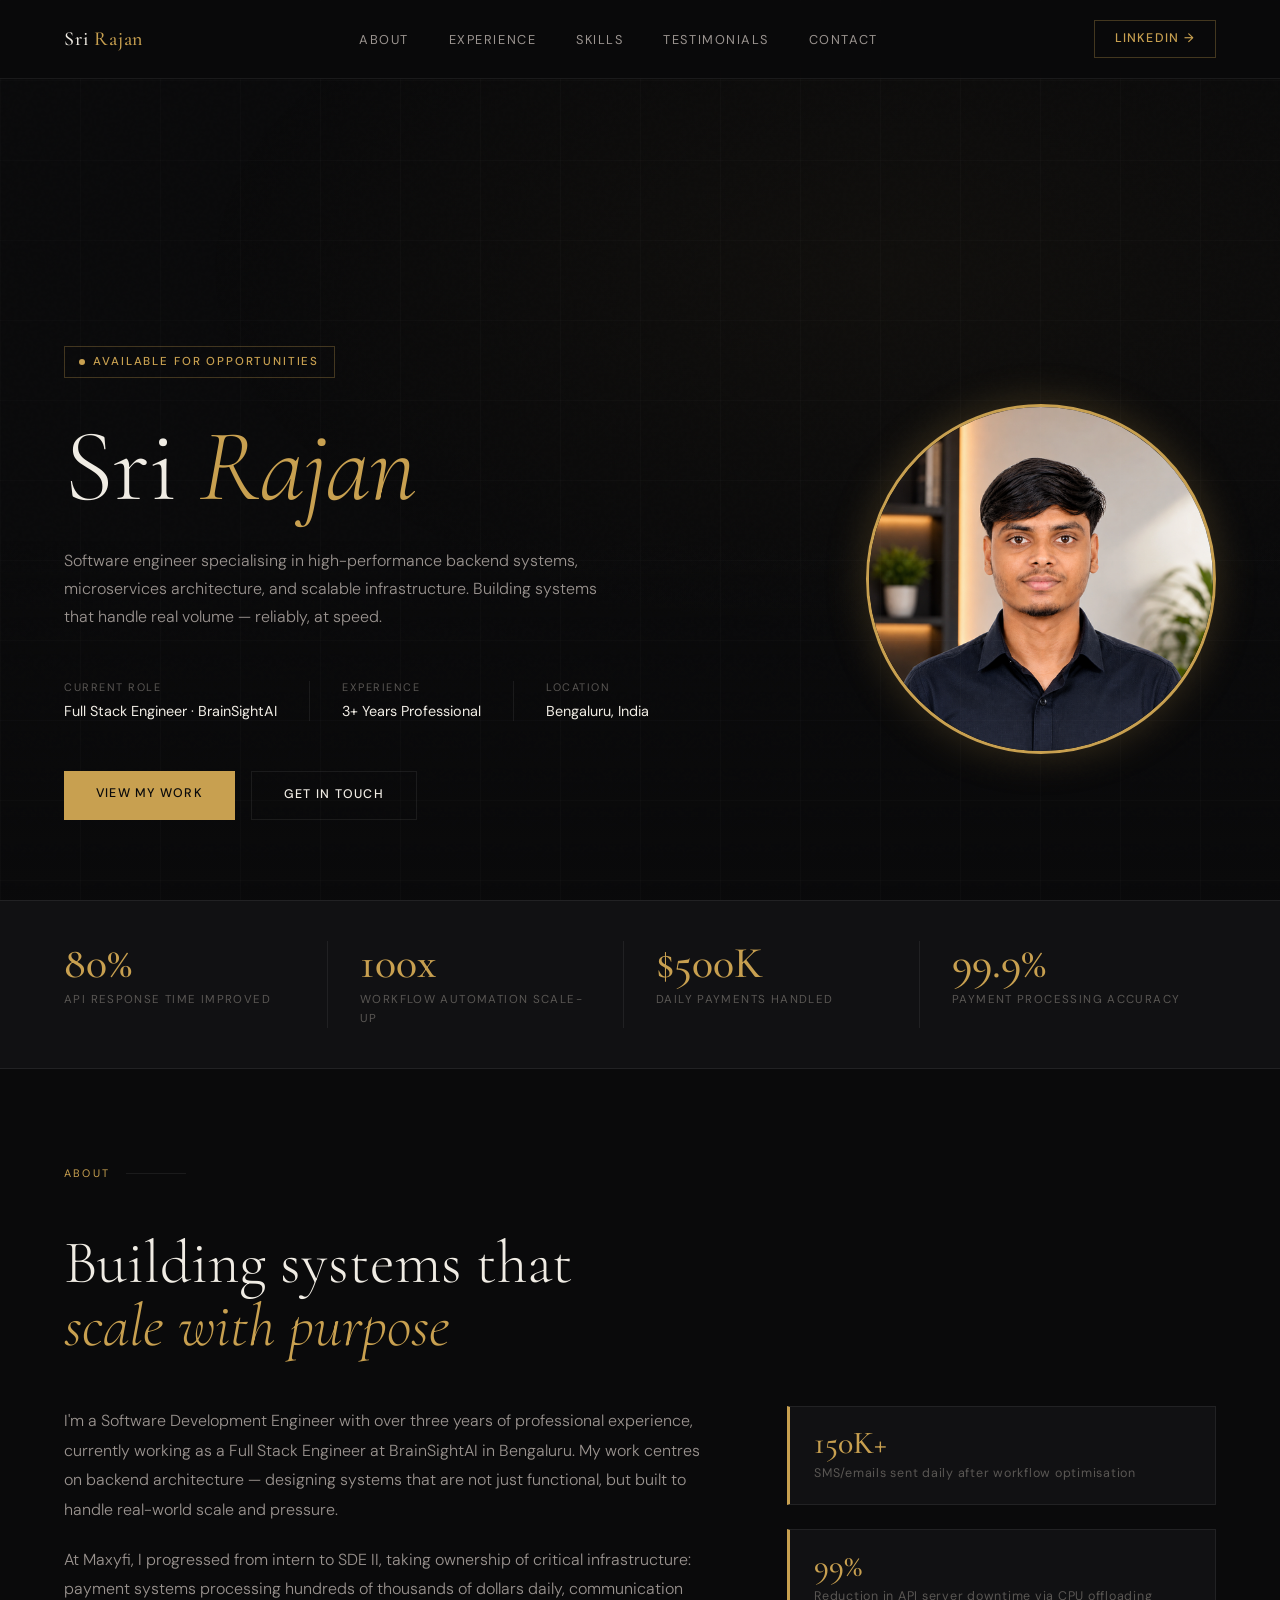
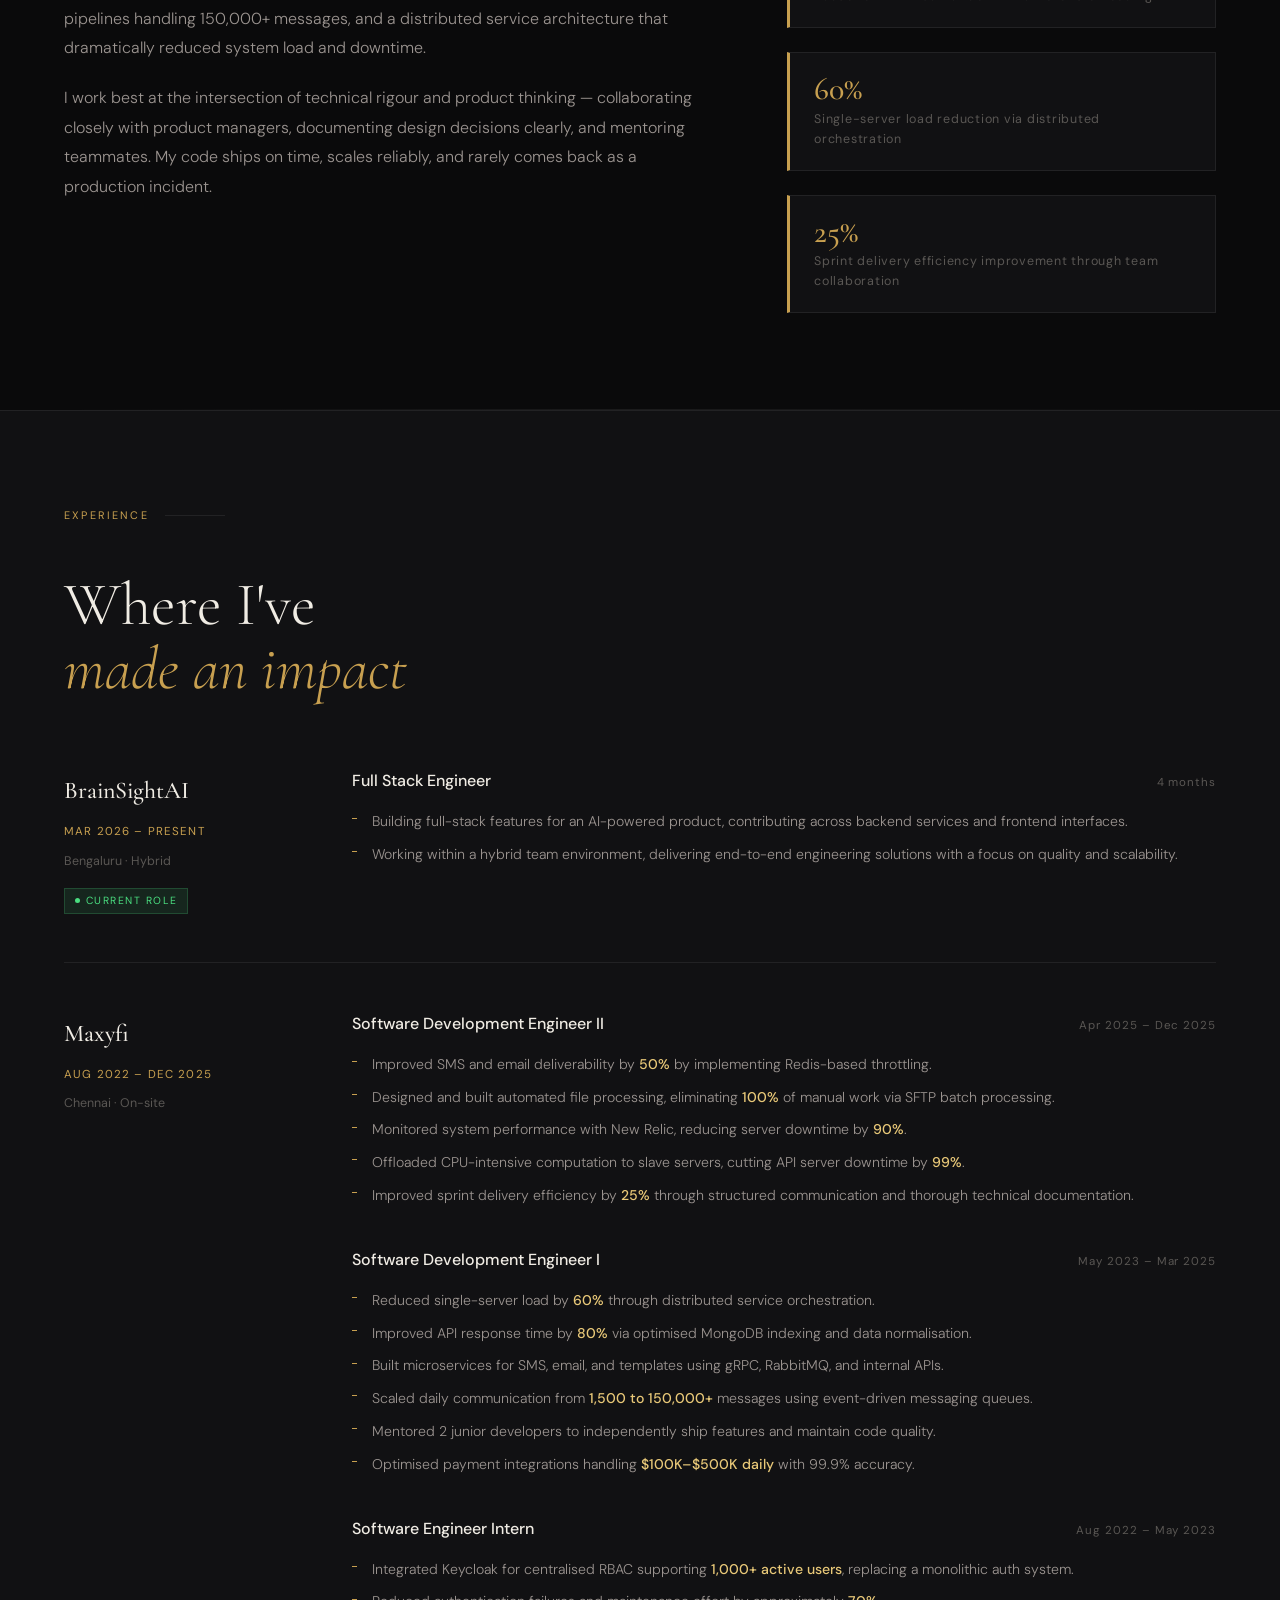
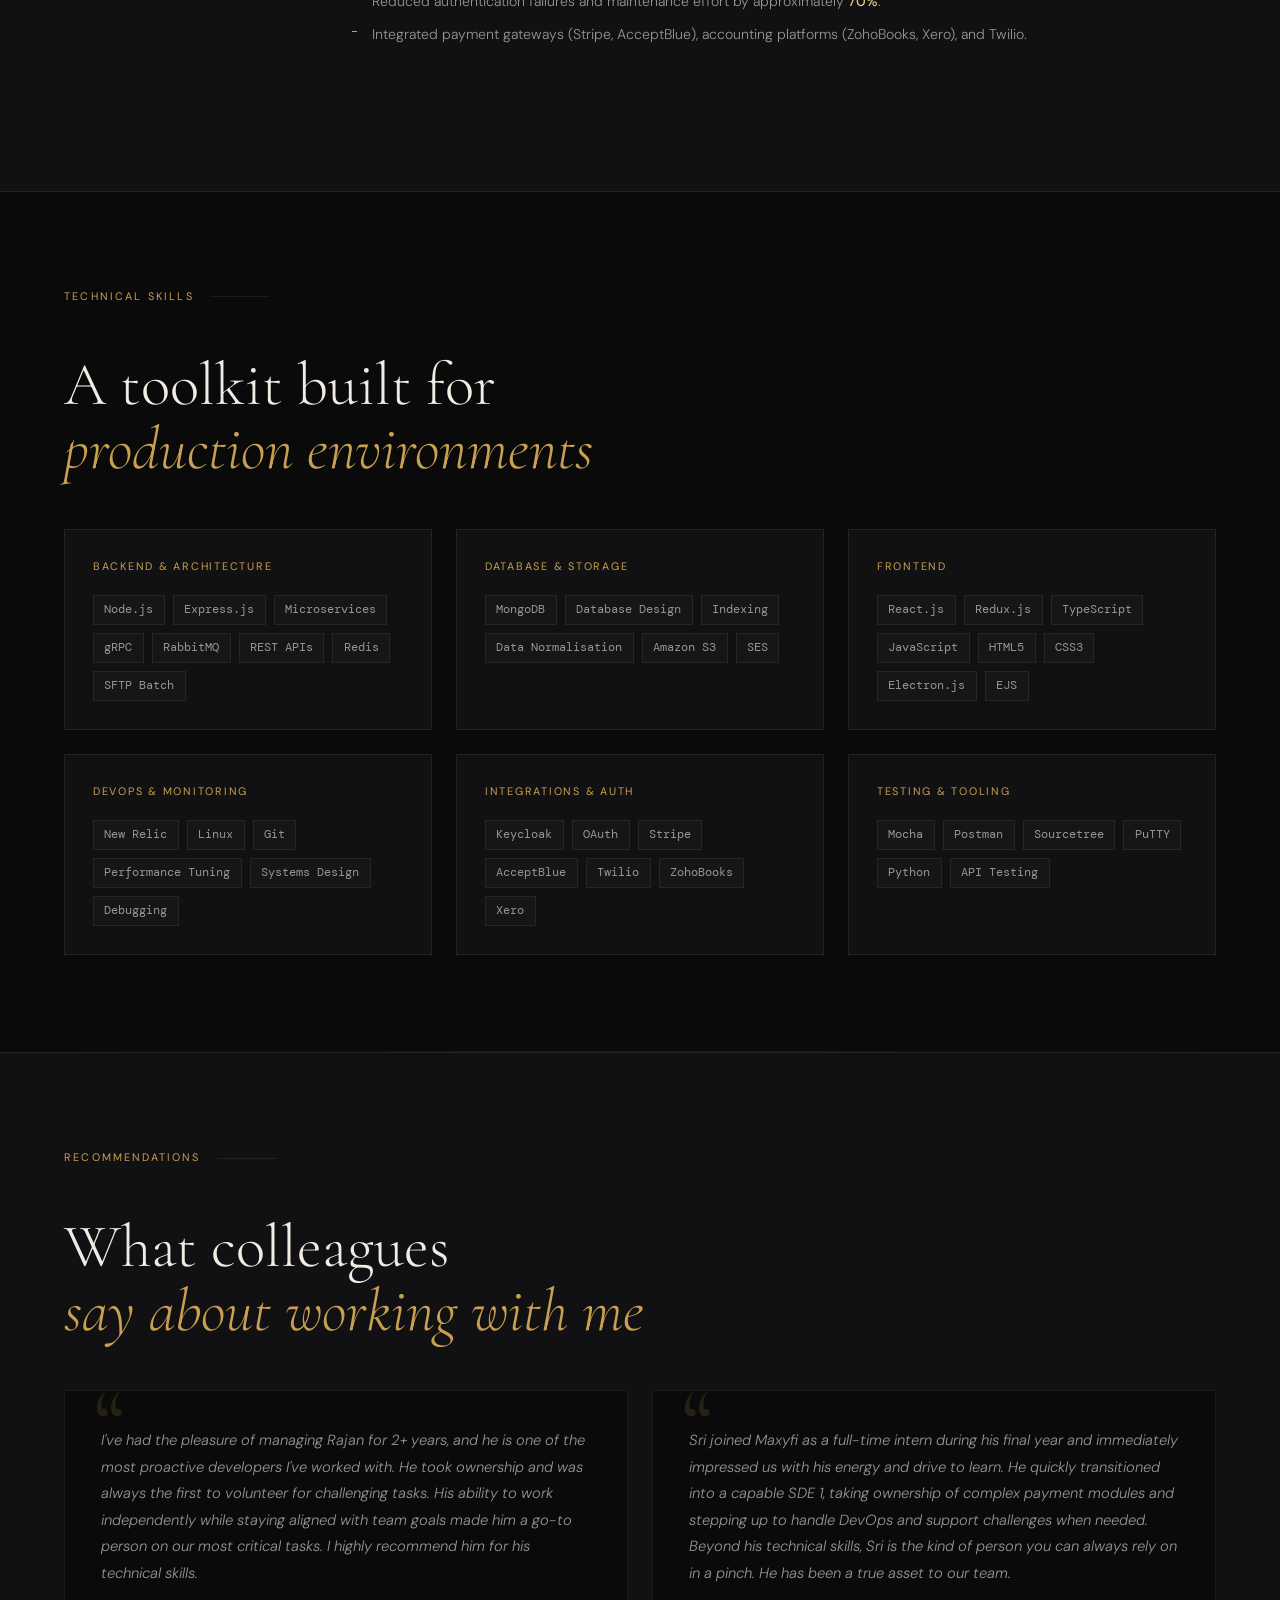
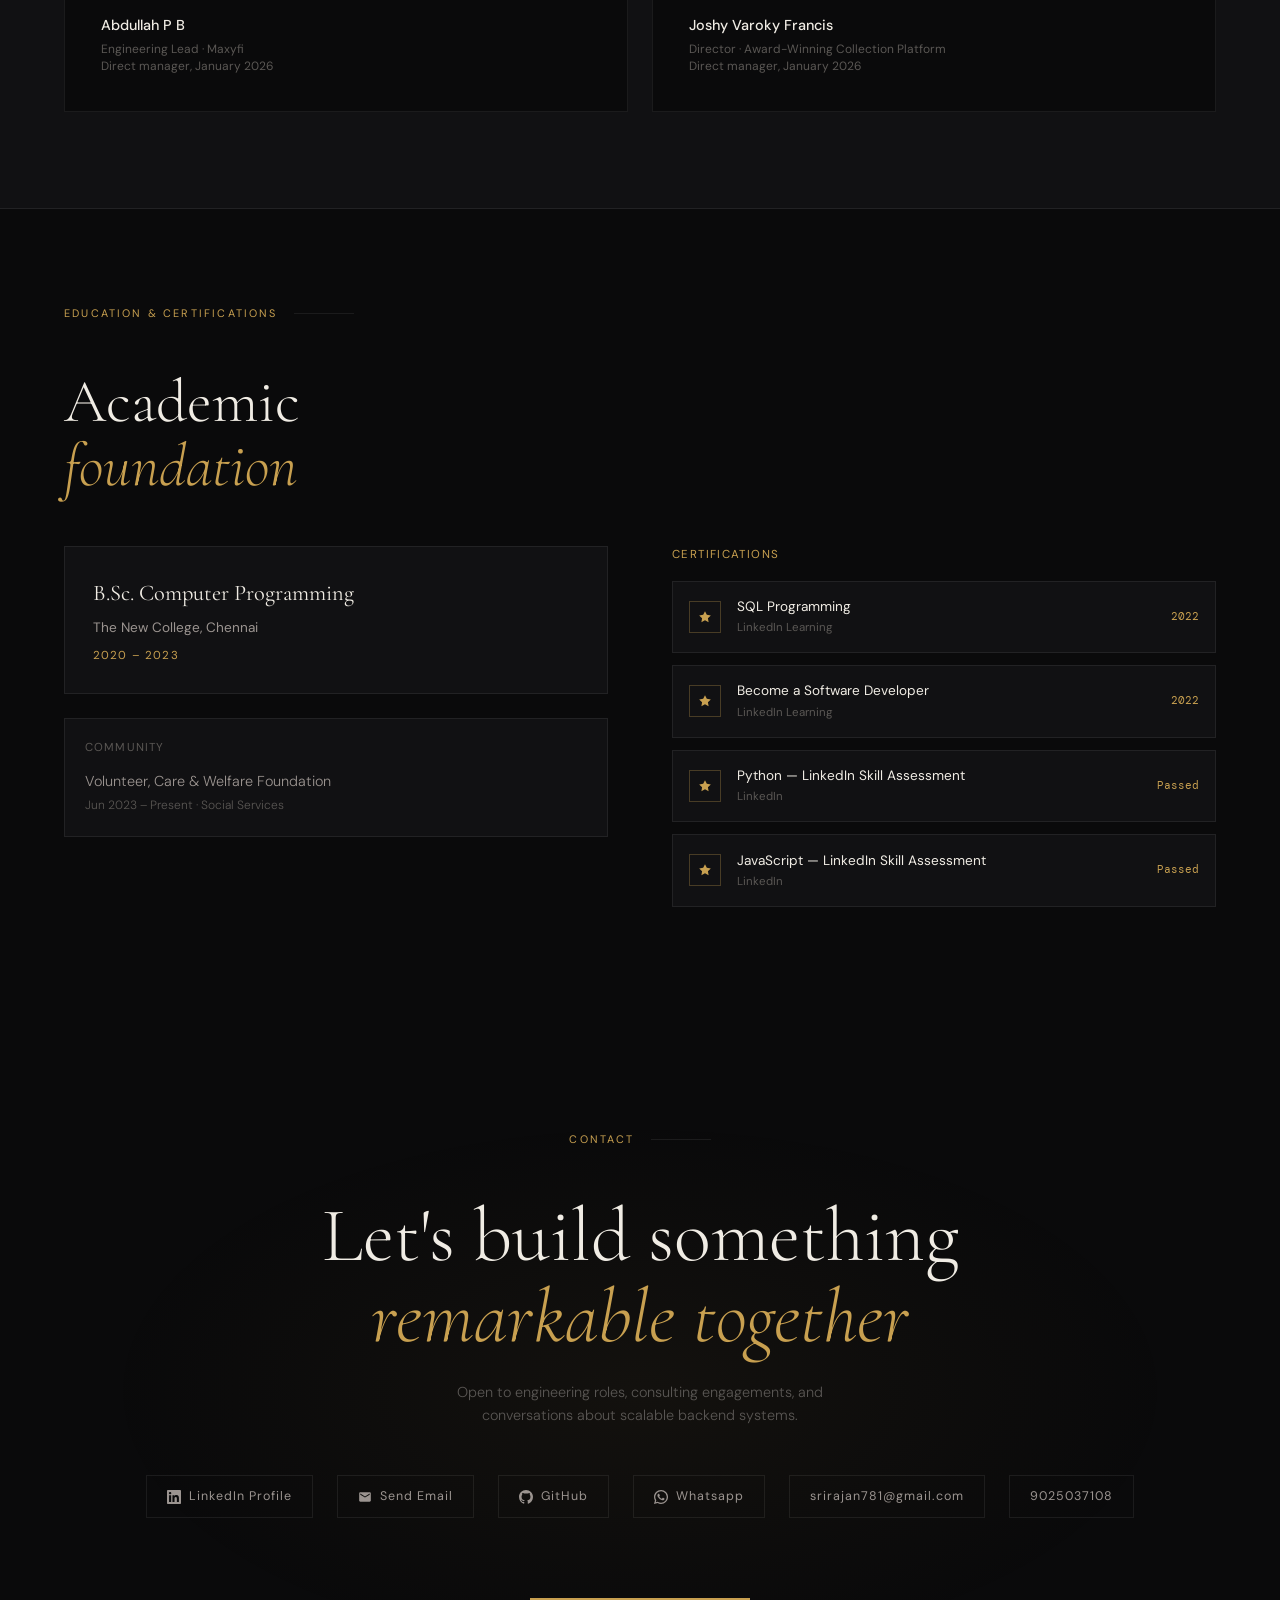
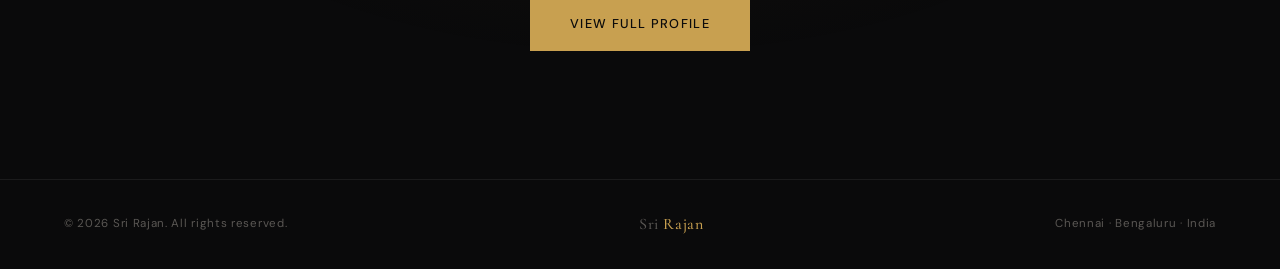
==== commit c5c57b45: "fix: contact details updated" ====
--- a/index1.html
+++ b/index1.html
@@ -154,15 +154,276 @@
         box-shadow: 0 0 40px rgba(200, 160, 80, 0.25);
       }
 
+      /* ─── RESPONSIVE ─── */
       @media (max-width: 900px) {
+        nav {
+          padding: 1.25rem 1.5rem;
+        }
+        .nav-links {
+          display: none;
+        }
+        .nav-cta {
+          font-size: 0.7rem;
+          padding: 0.4rem 0.9rem;
+        }
+
+        /* Hero */
+        .hero {
+          padding: 8rem 1.5rem 3rem;
+          min-height: auto;
+          justify-content: flex-start;
+        }
         .hero-layout {
           flex-direction: column-reverse;
+          align-items: center;
+          gap: 2rem;
           text-align: center;
         }
-
+        .hero-content {
+          max-width: 100%;
+        }
         .hero-image img {
-          width: 220px;
-          height: 220px;
+          margin-top: 24px;
+          width: 180px;
+          height: 180px;
+        }
+        .hero h1 {
+          font-size: clamp(3rem, 12vw, 5rem);
+        }
+        .hero-subtitle {
+          max-width: 100%;
+          margin-top: 1.25rem;
+        }
+        .hero-meta {
+          flex-direction: column;
+          align-items: center;
+          gap: 1rem;
+        }
+        .hero-divider {
+          width: 40px;
+          height: 1px;
+        }
+        .hero-cta-group {
+          justify-content: center;
+        }
+
+        /* Stats bar */
+        .stats-bar {
+          grid-template-columns: repeat(2, 1fr);
+          padding: 2rem 1.5rem;
+          gap: 1.5rem;
+        }
+        .stat-item {
+          border-right: none;
+          border-bottom: 1px solid var(--border);
+          padding-right: 0;
+          padding-bottom: 1.25rem;
+        }
+        .stat-item:nth-child(odd) {
+          border-right: 1px solid var(--border);
+          padding-right: 1rem;
+        }
+        .stat-item:nth-last-child(-n + 2) {
+          border-bottom: none;
+          padding-bottom: 0;
+        }
+
+        /* Sections */
+        section {
+          padding: 3.5rem 1.5rem;
+        }
+
+        /* About */
+        .about-grid {
+          grid-template-columns: 1fr;
+          gap: 2.5rem;
+        }
+
+        /* Experience */
+        .exp-item {
+          grid-template-columns: 1fr;
+          gap: 0.5rem;
+        }
+        .exp-meta {
+          padding-top: 0;
+          flex-direction: row;
+          flex-wrap: wrap;
+          align-items: center;
+          gap: 0.5rem;
+        }
+        .exp-company {
+          font-size: 1.2rem;
+          width: 100%;
+        }
+        .exp-role-header {
+          flex-direction: column;
+          align-items: flex-start;
+          gap: 0.25rem;
+        }
+
+        /* Skills */
+        .skills-grid {
+          grid-template-columns: 1fr;
+          gap: 1rem;
+        }
+
+        /* Testimonials */
+        .testimonials-grid {
+          grid-template-columns: 1fr;
+        }
+
+        /* Education */
+        .edu-certs-grid {
+          grid-template-columns: 1fr;
+          gap: 2rem;
+        }
+
+        /* Contact */
+        .contact-section {
+          padding: 4rem 1.5rem;
+        }
+        .contact-links {
+          flex-direction: column;
+          align-items: center;
+          gap: 0.875rem;
+          margin-bottom: 2.5rem;
+        }
+        .contact-link {
+          width: 100%;
+          max-width: 280px;
+          justify-content: center;
+        }
+
+        /* Footer */
+        footer {
+          padding: 1.5rem;
+          flex-direction: column;
+          gap: 0.5rem;
+          text-align: center;
+        }
+
+        /* Sep */
+        .section-sep {
+          margin: 0 1.5rem;
+        }
+
+        /* Section title */
+        .section-title {
+          font-size: clamp(1.75rem, 6vw, 2.5rem);
+        }
+      }
+
+      @media (max-width: 600px) {
+        /* Nav */
+        .nav-cta {
+          display: none;
+        }
+        nav {
+          padding: 1rem 1.25rem;
+        }
+
+        /* Hero */
+        .hero {
+          padding: 8rem 1.5rem 3rem;
+          min-height: auto;
+          justify-content: flex-start;
+        }
+        .hero-layout {
+          flex-direction: column-reverse;
+          align-items: center;
+          gap: 2rem;
+          text-align: center;
+        }
+        .hero h1 {
+          font-size: clamp(2.75rem, 14vw, 4rem);
+          line-height: 1;
+        }
+        .hero-image img {
+          margin-top: 100px;
+          width: 140px;
+          height: 140px;
+        }
+        .hero-badge {
+          margin-bottom: 1.5rem;
+          font-size: 0.65rem;
+        }
+        .hero-meta {
+          gap: 0.875rem;
+        }
+        .hero-meta-value {
+          font-size: 0.82rem;
+        }
+        .btn-primary,
+        .btn-secondary {
+          padding: 0.75rem 1.5rem;
+          font-size: 0.72rem;
+          width: 100%;
+          text-align: center;
+        }
+        .hero-cta-group {
+          flex-direction: column;
+          width: 100%;
+        }
+
+        /* Stats */
+        .stats-bar {
+          grid-template-columns: 1fr 1fr;
+          gap: 1.25rem;
+        }
+        .stat-number {
+          font-size: 2rem;
+        }
+
+        /* Sections */
+        section {
+          padding: 3rem 1.25rem;
+        }
+
+        /* About highlights */
+        .highlight-card strong {
+          font-size: 1.6rem;
+        }
+
+        /* Experience */
+        .exp-achievements li {
+          font-size: 0.83rem;
+        }
+
+        /* Skills */
+        .skill-tags {
+          gap: 0.4rem;
+        }
+
+        /* Testimonials */
+        .testimonial-card {
+          padding: 1.5rem;
+        }
+        .testimonial-text {
+          font-size: 0.85rem;
+        }
+
+        /* Education certs */
+        .cert-item {
+          flex-wrap: wrap;
+          gap: 0.5rem;
+        }
+        .cert-name {
+          font-size: 0.78rem;
+        }
+
+        /* Contact */
+        .contact-title {
+          font-size: clamp(1.75rem, 8vw, 2.5rem);
+        }
+
+        /* Footer */
+        .footer-copy:last-child {
+          display: none;
+        }
+
+        /* Section sep */
+        .section-sep {
+          margin: 0 1.25rem;
         }
       }
 
@@ -1568,7 +1829,7 @@
           </svg>
           LinkedIn Profile
         </a>
-        <a href="mailto:srirajan@example.com" class="contact-link">
+        <a href="mailto:srirajanb781@gmail.com" class="contact-link">
           <svg viewBox="0 0 24 24" xmlns="http://www.w3.org/2000/svg">
             <path
               d="M20 4H4c-1.1 0-1.99.9-1.99 2L2 18c0 1.1.9 2 2 2h16c1.1 0 2-.9 2-2V6c0-1.1-.9-2-2-2zm0 4l-8 5-8-5V6l8 5 8-5v2z"
@@ -1577,7 +1838,7 @@
           Send Email
         </a>
         <a
-          href="https://www.linkedin.com/in/sri-rajan-bb1442215/"
+          href="https://github.com/sri-rajan"
           target="_blank"
           class="contact-link"
         >
@@ -1588,6 +1849,16 @@
           </svg>
           GitHub
         </a>
+        <a href="https://wa.me/9025037108" target="_blank" class="contact-link">
+          <svg viewBox="0 0 24 24" xmlns="http://www.w3.org/2000/svg">
+            <path
+              d="M20.52 3.48A11.86 11.86 0 0 0 12.04 0C5.4 0 .02 5.38.02 12c0 2.12.55 4.18 1.6 6L0 24l6.17-1.62A11.95 11.95 0 0 0 12.04 24c6.62 0 12-5.38 12-12 0-3.2-1.25-6.22-3.52-8.52ZM12.04 21.8a9.8 9.8 0 0 1-5-1.37l-.36-.21-3.66.96.98-3.56-.24-.37A9.74 9.74 0 1 1 12.04 21.8Zm5.39-7.34c-.3-.15-1.77-.87-2.04-.97-.27-.1-.47-.15-.67.15-.2.3-.77.97-.95 1.17-.17.2-.35.22-.65.07-.3-.15-1.27-.47-2.42-1.5-.9-.8-1.5-1.8-1.68-2.1-.18-.3-.02-.46.13-.6.14-.14.3-.35.45-.52.15-.18.2-.3.3-.5.1-.2.05-.37-.02-.52-.08-.15-.67-1.62-.92-2.22-.24-.58-.49-.5-.67-.51h-.57c-.2 0-.52.08-.8.37-.27.3-1.04 1.01-1.04 2.47s1.06 2.88 1.2 3.08c.15.2 2.08 3.18 5.05 4.46.7.3 1.25.48 1.68.61.71.23 1.35.2 1.86.12.57-.09 1.77-.72 2.02-1.41.25-.7.25-1.3.17-1.42-.07-.13-.27-.2-.57-.35Z"
+            />
+          </svg>
+          Whatsapp
+        </a>
+        <a class="contact-link"> srirajan781@gmail.com</a>
+        <a class="contact-link"> 9025037108</a>
       </div>
       <a
         href="https://www.linkedin.com/in/sri-rajan-bb1442215/"
